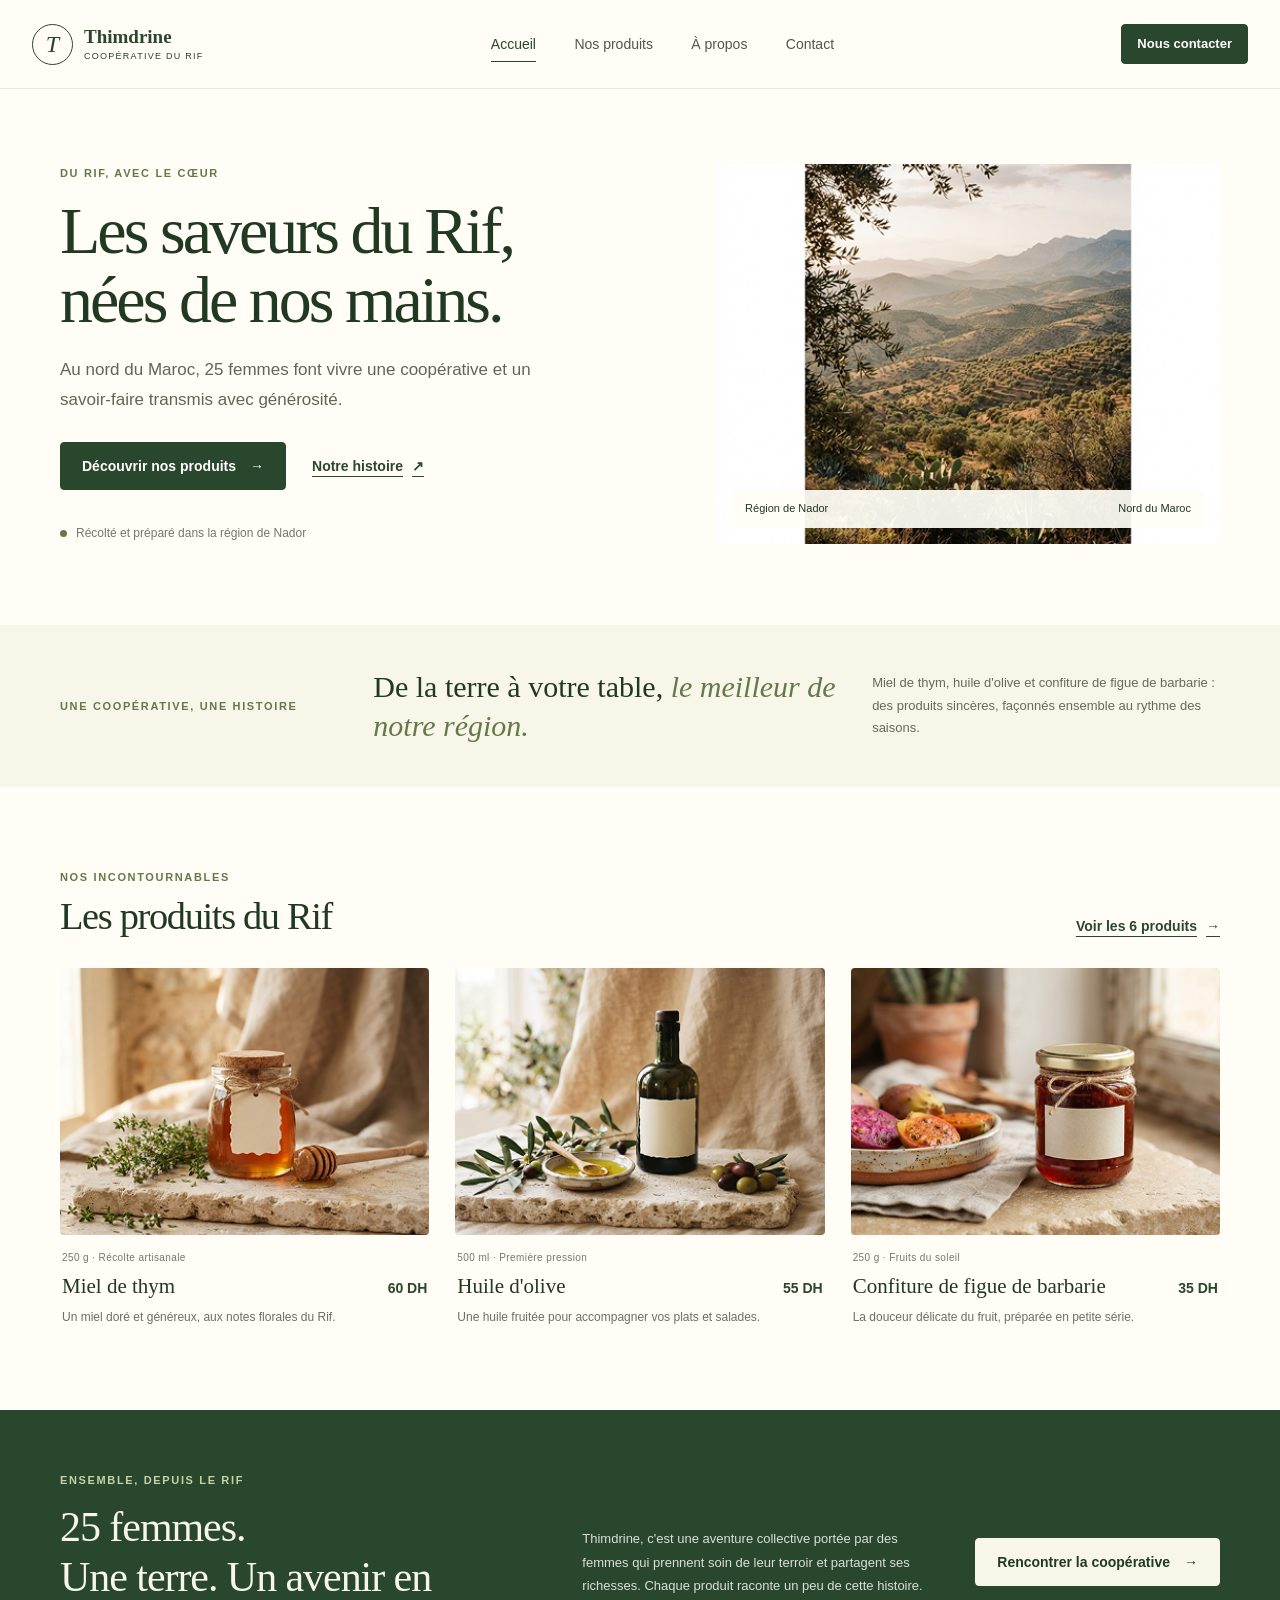
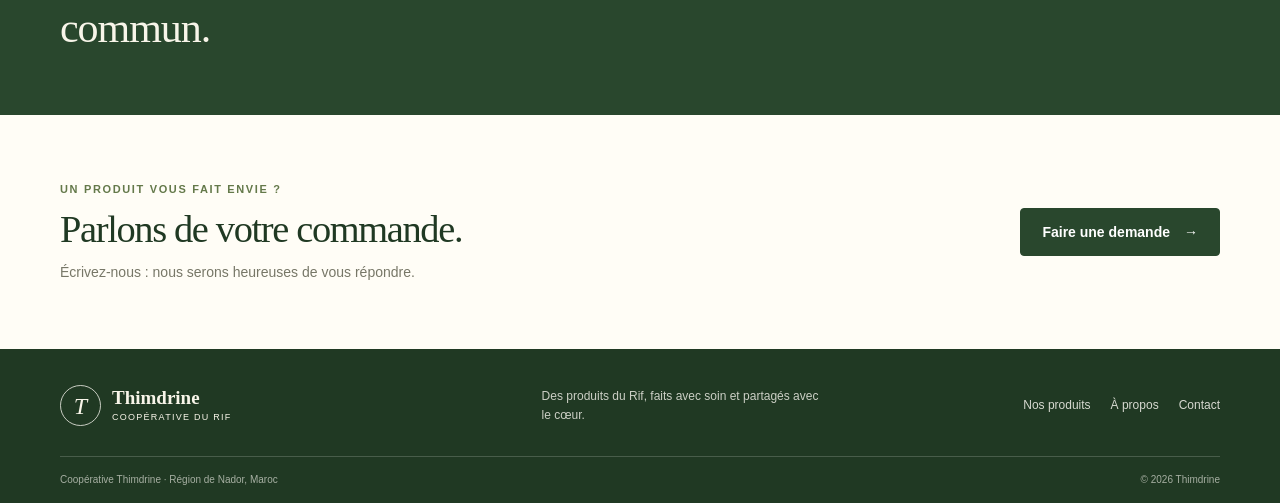
==== docs/index.html @ 4e573a86 "layout" ====
<!doctype html>
<html lang="fr">
<head>
  <meta charset="utf-8">
  <meta name="viewport" content="width=device-width, initial-scale=1">
  <meta name="description" content="Découvrez Thimdrine, une coopérative de 25 femmes du Rif qui prépare miel, huile d'olive et confitures avec soin.">
  <title>Thimdrine — Les saveurs du Rif</title>
  <link rel="stylesheet" href="../css/style.css">
</head>
<body>
  <header class="site-header">
    <div class="header-inner">
      <a class="brand" href="index.html" aria-label="Thimdrine, accueil">
        <span class="brand-mark" aria-hidden="true">T</span>
        <span class="brand-name">Thimdrine<small>Coopérative du Rif</small></span>
      </a>
      <nav class="site-nav" aria-label="Navigation principale">
        <a aria-current="page" href="index.html">Accueil</a>
        <a href="produits.html">Nos produits</a>
        <a href="apropos.html">À propos</a>
        <a href="contact.html">Contact</a>
      </nav>
      <a class="button button-small header-cta" href="contact.html">Nous contacter</a>
    </div>
  </header>

  <main>
    <section class="hero container">
      <div class="hero-copy">
        <p class="eyebrow">Du Rif, avec le cœur</p>
        <h1>Les saveurs du Rif,<br>nées de nos mains.</h1>
        <p class="lead">Au nord du Maroc, 25 femmes font vivre une coopérative et un savoir-faire transmis avec générosité.</p>
        <div class="button-row">
          <a class="button" href="produits.html">Découvrir nos produits <span aria-hidden="true">→</span></a>
          <a class="text-link" href="apropos.html">Notre histoire <span aria-hidden="true">↗</span></a>
        </div>
        <p class="hero-note"><span class="note-dot" aria-hidden="true"></span> Récolté et préparé dans la région de Nador</p>
      </div>
      <figure class="hero-image">
        <img src="../images/Paysage-méditerranéen.png" alt="Paysage de collines et d'oliveraies dans le Rif">
        <figcaption><span>Région de Nador</span><span>Nord du Maroc</span></figcaption>
      </figure>
    </section>

    <section class="intro-band">
      <div class="container intro-inner">
        <p class="eyebrow">Une coopérative, une histoire</p>
        <p class="intro-statement">De la terre à votre table, <em>le meilleur de notre région.</em></p>
        <p class="intro-copy">Miel de thym, huile d'olive et confiture de figue de barbarie : des produits sincères, façonnés ensemble au rythme des saisons.</p>
      </div>
    </section>

    <section class="section container">
      <div class="section-heading">
        <div><p class="eyebrow">Nos incontournables</p><h2>Les produits du Rif</h2></div>
        <a class="text-link" href="produits.html">Voir les 6 produits <span aria-hidden="true">→</span></a>
      </div>
      <div class="featured-grid">
        <article class="product-card">
          <a class="product-photo" href="produits.html" aria-label="Découvrir le miel de thym"><img src="../images/miel-250g.png" alt="Pot de miel de thym de 250 grammes"></a>
          <div class="product-info"><p class="product-kicker">250 g · Récolte artisanale</p><div class="product-title-row"><h3>Miel de thym</h3><span class="price">60 DH</span></div><p>Un miel doré et généreux, aux notes florales du Rif.</p></div>
        </article>
        <article class="product-card">
          <a class="product-photo" href="produits.html" aria-label="Découvrir l'huile d'olive"><img src="../images/huile-d'olive-500mL.png" alt="Bouteille d'huile d'olive de 500 millilitres"></a>
          <div class="product-info"><p class="product-kicker">500 ml · Première pression</p><div class="product-title-row"><h3>Huile d'olive</h3><span class="price">55 DH</span></div><p>Une huile fruitée pour accompagner vos plats et salades.</p></div>
        </article>
        <article class="product-card">
          <a class="product-photo" href="produits.html" aria-label="Découvrir la confiture de figue de barbarie"><img src="../images/confiture-250g.png" alt="Pot de confiture de figue de barbarie de 250 grammes"></a>
          <div class="product-info"><p class="product-kicker">250 g · Fruits du soleil</p><div class="product-title-row"><h3>Confiture de figue de barbarie</h3><span class="price">35 DH</span></div><p>La douceur délicate du fruit, préparée en petite série.</p></div>
        </article>
      </div>
    </section>

    <section class="story-band">
      <div class="container story-inner">
        <div><p class="eyebrow">Ensemble, depuis le Rif</p><h2>25 femmes.<br>Une terre. Un avenir en commun.</h2></div>
        <p>Thimdrine, c'est une aventure collective portée par des femmes qui prennent soin de leur terroir et partagent ses richesses. Chaque produit raconte un peu de cette histoire.</p>
        <a class="button button-light" href="apropos.html">Rencontrer la coopérative <span aria-hidden="true">→</span></a>
      </div>
    </section>

    <section class="contact-banner container">
      <div><p class="eyebrow">Un produit vous fait envie ?</p><h2>Parlons de votre commande.</h2><p>Écrivez-nous : nous serons heureuses de vous répondre.</p></div>
      <a class="button" href="contact.html">Faire une demande <span aria-hidden="true">→</span></a>
    </section>
  </main>

  <footer class="site-footer">
    <div class="container footer-main">
      <a class="brand brand-footer" href="index.html"><span class="brand-mark" aria-hidden="true">T</span><span class="brand-name">Thimdrine<small>Coopérative du Rif</small></span></a>
      <p>Des produits du Rif, faits avec soin et partagés avec le cœur.</p>
      <nav class="footer-nav" aria-label="Navigation de pied de page"><a href="produits.html">Nos produits</a><a href="apropos.html">À propos</a><a href="contact.html">Contact</a></nav>
    </div>
    <div class="container footer-bottom"><span>Coopérative Thimdrine · Région de Nador, Maroc</span><span>© 2026 Thimdrine</span></div>
  </footer>
</body>
</html>
---- css/style.css ----
:root {
  color-scheme: light;
  --color-ink: #252b20;
  --color-forest: #29472d;
  --color-forest-dark: #203923;
  --color-leaf: #64794a;
  --color-cream: #f8f5e9;
  --color-paper: #fffdf6;
  --color-sand: #eee8d6;
  --color-muted: #777767;
  --color-line: #ded8c7;
  --font-body: "Avenir Next", Avenir, "Segoe UI", sans-serif;
  --font-heading: Georgia, "Times New Roman", serif;
  --content-width: 1160px;
}

* { box-sizing: border-box; }
html { scroll-behavior: smooth; }
body {
  margin: 0;
  background: var(--color-paper);
  color: var(--color-ink);
  font-family: var(--font-body);
  font-size: 16px;
  line-height: 1.6;
}
img { display: block; max-width: 100%; }
a { color: inherit; }
a:focus-visible, button:focus-visible, input:focus-visible, select:focus-visible, textarea:focus-visible {
  outline: 3px solid #a8793a;
  outline-offset: 3px;
}
.container { width: min(var(--content-width), calc(100% - 64px)); margin-inline: auto; }
.site-header { position: relative; z-index: 1; background: var(--color-paper); border-bottom: 1px solid rgba(41, 71, 45, .1); }
.header-inner {
  width: min(1280px, calc(100% - 64px));
  min-height: 88px;
  margin-inline: auto;
  display: flex;
  align-items: center;
  justify-content: space-between;
  gap: 32px;
}
.brand { display: inline-flex; align-items: center; gap: 11px; color: var(--color-forest); text-decoration: none; flex-shrink: 0; }
.brand-mark {
  width: 41px;
  height: 41px;
  display: grid;
  place-items: center;
  border: 1px solid var(--color-forest);
  border-radius: 50%;
  font-family: var(--font-heading);
  font-size: 24px;
  font-style: italic;
}
.brand-name { font-family: var(--font-heading); font-size: 19px; font-weight: 700; line-height: 1.1; }
.brand-name small { display: block; margin-top: 4px; font-family: var(--font-body); font-size: 9px; font-weight: 500; letter-spacing: .14em; text-transform: uppercase; }
.site-nav, .footer-nav { display: flex; align-items: center; gap: clamp(18px, 3vw, 42px); }
.site-nav a { position: relative; padding-block: 8px; color: #54564a; font-size: 14px; text-decoration: none; }
.site-nav a:hover, .site-nav a[aria-current="page"] { color: var(--color-forest); }
.site-nav a[aria-current="page"]::after { position: absolute; right: 0; bottom: 1px; left: 0; height: 1px; background: var(--color-forest); content: ""; }
.button {
  min-height: 48px;
  display: inline-flex;
  align-items: center;
  justify-content: center;
  gap: 14px;
  padding: 12px 21px;
  border: 1px solid var(--color-forest);
  border-radius: 4px;
  background: var(--color-forest);
  color: white;
  font: inherit;
  font-size: 14px;
  font-weight: 600;
  line-height: 1.3;
  text-decoration: none;
  transition: background-color 150ms ease, color 150ms ease;
  cursor: pointer;
}
.button:hover { background: var(--color-forest-dark); }
.button-small { min-height: 40px; padding: 9px 15px; font-size: 13px; }
.button-light { border-color: var(--color-cream); background: var(--color-cream); color: var(--color-forest-dark); }
.button-light:hover { background: white; }
.hero {
  min-height: 535px;
  display: grid;
  grid-template-columns: 1fr .91fr;
  align-items: center;
  gap: clamp(42px, 8vw, 106px);
  padding-block: 66px 72px;
}
.hero-copy { padding-block: 10px; }
.eyebrow { margin: 0 0 14px; color: var(--color-leaf); font-size: 11px; font-weight: 700; letter-spacing: .15em; line-height: 1.5; text-transform: uppercase; }
h1, h2, h3, p, figure { margin-top: 0; }
h1, h2, h3 { color: var(--color-forest-dark); font-family: var(--font-heading); font-weight: 500; }
h1 { margin-bottom: 20px; font-size: clamp(42px, 5.2vw, 66px); letter-spacing: -.045em; line-height: 1.06; }
.lead { max-width: 490px; margin-bottom: 27px; color: #646456; font-size: 17px; line-height: 1.75; }
.button-row { display: flex; align-items: center; flex-wrap: wrap; gap: 26px; }
.text-link { display: inline-flex; align-items: center; gap: 9px; color: var(--color-forest); font-size: 14px; font-weight: 600; text-decoration-thickness: 1px; text-underline-offset: 5px; }
.text-link:hover { color: var(--color-leaf); }
.hero-note { display: flex; align-items: center; gap: 9px; margin: 34px 0 0; color: var(--color-muted); font-size: 12px; }
.note-dot { width: 7px; height: 7px; border-radius: 50%; background: var(--color-leaf); }
.hero-image { position: relative; margin: 0; }
.hero-image img { width: 100%; height: 380px; border-radius: 4px; object-fit: cover; object-position: center 53%; }
.hero-image figcaption {
  position: absolute;
  right: 16px;
  bottom: 16px;
  left: 16px;
  display: flex;
  justify-content: space-between;
  gap: 12px;
  padding: 10px 13px;
  border-radius: 2px;
  background: rgba(255, 253, 246, .93);
  color: var(--color-forest-dark);
  font-size: 11px;
}
.intro-band { padding-block: 42px; background: var(--color-cream); }
.intro-inner { display: grid; grid-template-columns: .72fr 1.2fr .9fr; align-items: center; gap: 35px; }
.intro-inner .eyebrow { margin: 0; }
.intro-statement { margin: 0; color: var(--color-forest-dark); font-family: var(--font-heading); font-size: clamp(22px, 2.5vw, 30px); line-height: 1.3; }
.intro-statement em { color: var(--color-leaf); }
.intro-copy { margin: 0; color: #69695b; font-size: 13px; line-height: 1.75; }
.section { padding-block: 82px; }
.section-heading { display: flex; align-items: end; justify-content: space-between; gap: 30px; margin-bottom: 30px; }
.section-heading .eyebrow { margin-bottom: 8px; }
.section-heading h2, .contact-banner h2 { margin-bottom: 0; font-size: clamp(30px, 3vw, 39px); letter-spacing: -.035em; line-height: 1.15; }
.featured-grid, .products-grid { display: flex; flex-wrap: wrap; gap: 26px; }
.product-card { min-width: 0; flex: 1 1 calc((100% - 52px) / 3); }
.product-photo { display: block; overflow: hidden; border-radius: 4px; background: var(--color-cream); }
.product-photo img { width: 100%; aspect-ratio: 1.38 / 1; object-fit: cover; transition: transform 250ms ease; }
a.product-photo:hover img { transform: scale(1.035); }
.product-info { padding: 15px 2px 0; }
.product-kicker { margin-bottom: 7px; color: var(--color-muted); font-size: 10px; letter-spacing: .04em; }
.product-title-row { display: flex; align-items: baseline; justify-content: space-between; gap: 12px; }
.product-title-row h2, .product-title-row h3 { margin: 0; font-size: 21px; line-height: 1.25; }
.price { flex-shrink: 0; color: var(--color-forest); font-size: 14px; font-weight: 700; }
.product-info > p:last-child { max-width: 360px; margin: 8px 0 0; color: #6f6e60; font-size: 12px; line-height: 1.65; }
.story-band { padding-block: 62px; background: var(--color-forest); color: rgba(255, 253, 246, .84); }
.story-inner { display: grid; grid-template-columns: 1.1fr .8fr auto; align-items: center; gap: 48px; }
.story-band .eyebrow { color: #c8d1a8; }
.story-band h2 { margin: 0; color: var(--color-cream); font-size: clamp(28px, 3.4vw, 42px); letter-spacing: -.025em; line-height: 1.2; }
.story-inner > p { margin: 0; font-size: 13px; line-height: 1.8; }
.contact-banner { display: flex; align-items: center; justify-content: space-between; gap: 32px; padding-block: 66px; }
.contact-banner .eyebrow { margin-bottom: 9px; }
.contact-banner h2 { margin-bottom: 10px; }
.contact-banner p:last-child { margin: 0; color: var(--color-muted); font-size: 14px; }
.site-footer { padding-top: 36px; background: var(--color-forest-dark); color: rgba(255, 253, 246, .77); }
.footer-main { display: grid; grid-template-columns: 1fr 1fr auto; align-items: center; gap: 28px; padding-bottom: 30px; }
.brand-footer { color: var(--color-cream); }
.brand-footer .brand-mark { border-color: rgba(255, 253, 246, .75); }
.footer-main > p { max-width: 280px; margin: 0; font-size: 12px; }
.footer-nav { flex-wrap: wrap; gap: 20px; }
.footer-nav a { color: rgba(255, 253, 246, .82); font-size: 12px; text-decoration: none; }
.footer-nav a:hover { color: white; text-decoration: underline; text-underline-offset: 4px; }
.footer-bottom { display: flex; justify-content: space-between; gap: 20px; padding-block: 15px; border-top: 1px solid rgba(255, 253, 246, .18); color: rgba(255, 253, 246, .6); font-size: 10px; }
.page-heading { padding-block: 76px 45px; text-align: center; }
.page-heading .eyebrow { margin-bottom: 10px; }
.page-heading h1 { margin-bottom: 14px; font-size: clamp(40px, 5vw, 58px); }
.page-heading .lead { margin: 0 auto; font-size: 15px; }
.products-section { padding-top: 25px; }
.products-grid { row-gap: 46px; }
.products-grid .product-card { flex: 1 1 calc((100% - 52px) / 3); }
.products-grid .product-photo img { aspect-ratio: 1.35 / 1; }
.products-grid .product-title-row h2 { font-size: 19px; }
.products-note { margin: 35px 0 0; padding: 14px 17px; background: var(--color-cream); color: #666657; font-size: 12px; }
.about-hero { display: grid; grid-template-columns: 1fr .9fr; align-items: center; gap: clamp(45px, 9vw, 120px); padding-block: 76px; }
.about-copy h1 { font-size: clamp(42px, 5vw, 61px); }
.about-copy .lead { margin-bottom: 25px; font-size: 15px; }
.about-photo { margin: 0; }
.about-photo img { width: 100%; height: 410px; border-radius: 4px; object-fit: cover; }
.about-photo figcaption { padding-top: 10px; color: var(--color-muted); font-size: 11px; }
.stats-band { padding-block: 30px; background: var(--color-cream); }
.stats-grid { display: grid; grid-template-columns: repeat(3, 1fr); text-align: center; }
.stats-grid > div { display: flex; flex-direction: column; gap: 4px; padding-block: 8px; }
.stats-grid > div + div { border-left: 1px solid var(--color-line); }
.stats-grid strong { color: var(--color-forest); font-family: var(--font-heading); font-size: 39px; font-weight: 500; line-height: 1; }
.stats-grid span { color: var(--color-muted); font-size: 11px; }
.values-section { padding-block: 72px 84px; }
.values-grid { display: grid; grid-template-columns: repeat(3, 1fr); gap: 35px; }
.value-card { padding-top: 18px; border-top: 1px solid var(--color-line); }
.value-number { color: var(--color-leaf); font-family: var(--font-heading); font-size: 14px; }
.value-card h3 { margin: 13px 0 7px; font-size: 22px; }
.value-card p { margin: 0; color: var(--color-muted); font-size: 13px; line-height: 1.75; }
.story-about { padding-block: 52px; }
.contact-layout { display: grid; grid-template-columns: minmax(0, 1.4fr) minmax(260px, .7fr); align-items: start; gap: clamp(40px, 8vw, 96px); padding-bottom: 88px; }
.order-form { padding: clamp(22px, 4vw, 40px); border: 1px solid var(--color-line); border-radius: 4px; background: white; }
.form-intro { margin-bottom: 24px; color: var(--color-forest-dark); font-family: var(--font-heading); font-size: 21px; }
.form-grid { display: grid; grid-template-columns: repeat(2, minmax(0, 1fr)); gap: 19px 18px; }
.form-field { min-width: 0; }
.form-field-wide { grid-column: 1 / -1; }
.form-field label { display: block; margin-bottom: 7px; color: #484b40; font-size: 12px; font-weight: 600; }
.form-field label span, .consent-field span span { color: #8b4838; }
.form-field input, .form-field select, .form-field textarea { width: 100%; min-height: 46px; padding: 11px 12px; border: 1px solid #d8d5ca; border-radius: 2px; background: var(--color-paper); color: var(--color-ink); font: inherit; font-size: 13px; }
.form-field textarea { min-height: 120px; resize: vertical; }
.form-field input::placeholder, .form-field textarea::placeholder { color: #99988c; }
.consent-field { display: flex; align-items: flex-start; gap: 10px; margin-top: 20px; color: #626256; font-size: 11px; line-height: 1.6; cursor: pointer; }
.consent-field input { width: 16px; height: 16px; flex: 0 0 16px; margin: 1px 0 0; accent-color: var(--color-forest); }
.required-note { margin: 12px 0 18px; color: var(--color-muted); font-size: 10px; }
.form-submit { border: 0; }
.contact-aside { padding-top: 10px; }
.contact-aside h2 { margin-bottom: 13px; font-size: 30px; line-height: 1.2; }
.contact-aside > p:not(.eyebrow):not(.image-caption) { color: var(--color-muted); font-size: 13px; line-height: 1.8; }
.contact-aside a { color: var(--color-forest); text-underline-offset: 3px; }
.aside-rule { height: 1px; margin-block: 24px; background: var(--color-line); }
.contact-aside h3 { margin-bottom: 8px; font-size: 18px; }
.contact-aside img { width: 100%; height: 160px; margin-top: 24px; border-radius: 4px; object-fit: cover; object-position: center 62%; }
.image-caption { margin: 7px 0 0; color: var(--color-muted); font-size: 10px; }

@media (max-width: 900px) {
  .header-inner { gap: 20px; }
  .header-cta { display: none; }
  .site-nav { gap: clamp(14px, 3vw, 28px); }
  .hero { min-height: 0; gap: 42px; }
  .hero-image img { height: 330px; }
  .intro-inner { grid-template-columns: .7fr 1.3fr; gap: 20px 30px; }
  .intro-copy { grid-column: 2; }
  .story-inner { grid-template-columns: 1fr 1fr; gap: 25px 36px; }
  .story-inner .button { justify-self: start; }
  .footer-main { grid-template-columns: 1fr auto; }
  .footer-main > p { display: none; }
  .about-hero { gap: 45px; }
  .contact-layout { grid-template-columns: minmax(0, 1.2fr) minmax(220px, .8fr); gap: 38px; }
}

@media (max-width: 640px) {
  body { font-size: 15px; }
  .container, .header-inner { width: min(100% - 40px, var(--content-width)); }
  .header-inner { min-height: 0; flex-wrap: wrap; justify-content: center; gap: 14px 20px; padding-block: 15px 11px; }
  .brand { margin-right: auto; }
  .site-nav { width: 100%; justify-content: space-between; gap: 8px; }
  .site-nav a { font-size: 12px; }
  .hero { grid-template-columns: 1fr; gap: 30px; padding-block: 52px 44px; }
  h1 { font-size: clamp(41px, 12vw, 55px); }
  .hero .lead { font-size: 15px; }
  .hero-image img { height: min(96vw, 390px); }
  .intro-band { padding-block: 32px; }
  .intro-inner { grid-template-columns: 1fr; gap: 10px; }
  .intro-copy { grid-column: auto; margin-top: 4px; }
  .section { padding-block: 56px; }
  .section-heading { align-items: flex-start; flex-direction: column; gap: 12px; margin-bottom: 22px; }
  .featured-grid, .products-grid { gap: 26px; }
  .featured-grid .product-card, .products-grid .product-card { flex-basis: calc((100% - 26px) / 2); }
  .featured-grid .product-card:last-child { flex-basis: 100%; }
  .product-title-row { align-items: flex-start; flex-wrap: wrap; gap: 3px 8px; }
  .product-title-row h2, .product-title-row h3, .products-grid .product-title-row h2 { font-size: 17px; }
  .product-info > p:last-child { font-size: 11px; }
  .product-photo img, .products-grid .product-photo img { aspect-ratio: 1 / .92; }
  .story-band { padding-block: 42px; }
  .story-inner { grid-template-columns: 1fr; gap: 17px; }
  .story-band h2 { font-size: 34px; }
  .contact-banner { align-items: flex-start; flex-direction: column; padding-block: 48px; }
  .footer-main { grid-template-columns: 1fr; gap: 20px; padding-bottom: 22px; }
  .footer-nav { gap: 18px; }
  .footer-bottom { flex-direction: column; gap: 3px; }
  .page-heading { padding-block: 52px 30px; }
  .page-heading h1 { font-size: 42px; }
  .products-section { padding-top: 18px; }
  .products-grid { row-gap: 32px; }
  .products-note { margin-top: 25px; }
  .about-hero { grid-template-columns: 1fr; gap: 29px; padding-block: 52px 44px; }
  .about-copy h1 { font-size: 44px; }
  .about-photo img { height: min(95vw, 390px); }
  .stats-grid strong { font-size: 32px; }
  .stats-grid span { font-size: 10px; }
  .values-section { padding-block: 54px; }
  .values-grid { grid-template-columns: 1fr; gap: 24px; }
  .story-about { padding-block: 42px; }
  .contact-layout { grid-template-columns: 1fr; gap: 35px; padding-bottom: 56px; }
  .order-form { padding: 22px 18px; }
  .form-grid { grid-template-columns: 1fr; gap: 16px; }
  .form-field-wide { grid-column: auto; }
}

@media (max-width: 380px) {
  .container, .header-inner { width: calc(100% - 32px); }
  .brand-name { font-size: 17px; }
  .site-nav { gap: 5px; }
  .site-nav a { font-size: 11px; }
  .featured-grid .product-card, .products-grid .product-card { flex-basis: 100%; }
  .product-photo img, .products-grid .product-photo img { aspect-ratio: 1.35 / 1; }
}
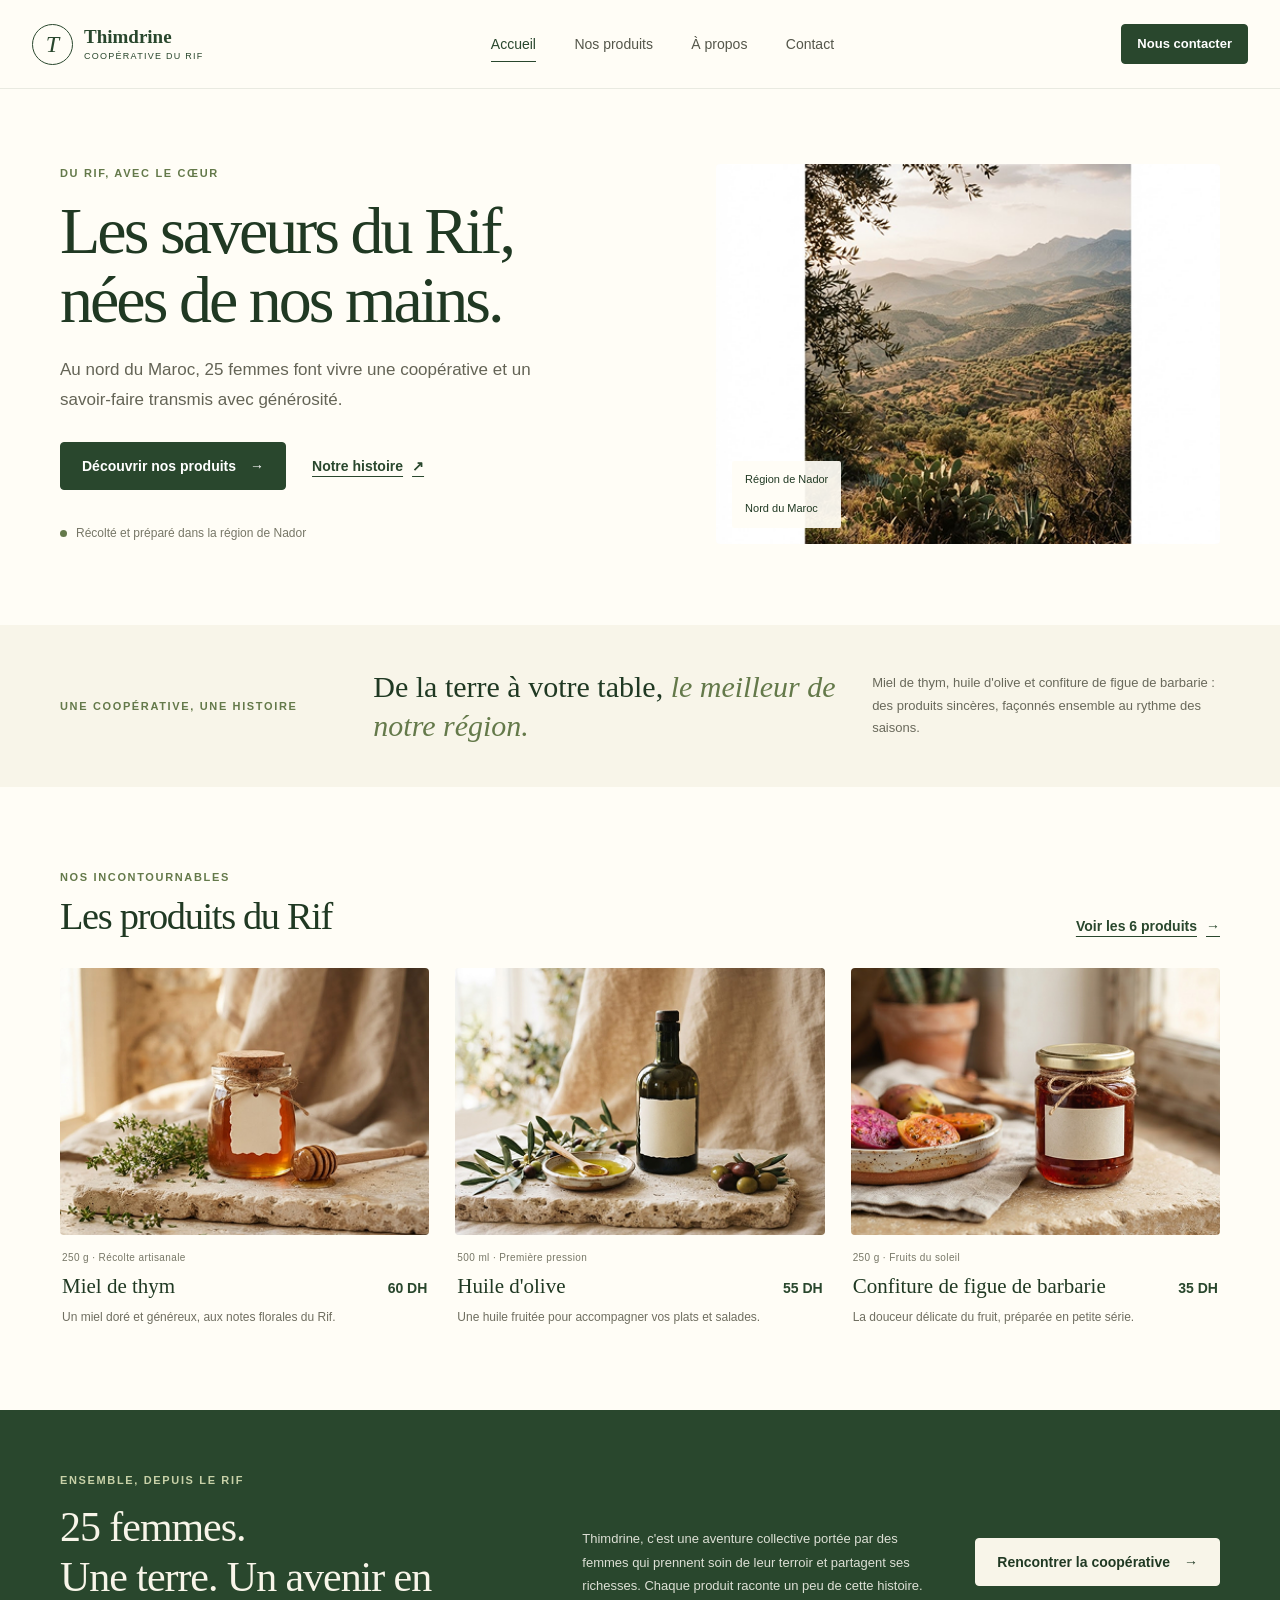
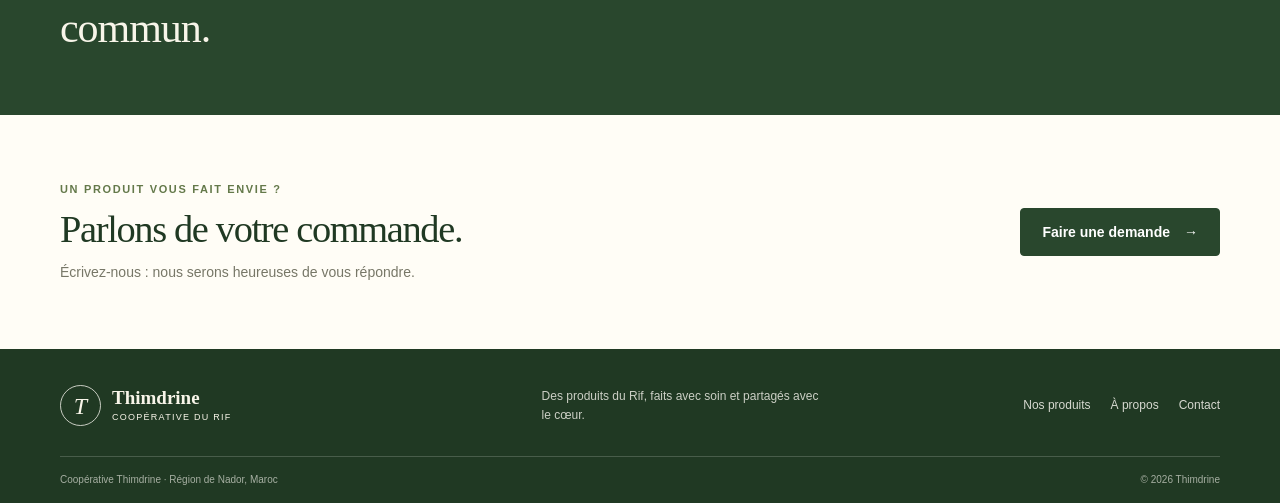
==== commit 96f2d2bd: "fixing label in index.html" ====
--- a/docs/index.html
+++ b/docs/index.html
@@ -1,97 +1,199 @@
 <!doctype html>
 <html lang="fr">
-<head>
-  <meta charset="utf-8">
-  <meta name="viewport" content="width=device-width, initial-scale=1">
-  <meta name="description" content="Découvrez Thimdrine, une coopérative de 25 femmes du Rif qui prépare miel, huile d'olive et confitures avec soin.">
-  <title>Thimdrine — Les saveurs du Rif</title>
-  <link rel="stylesheet" href="../css/style.css">
-</head>
-<body>
-  <header class="site-header">
-    <div class="header-inner">
-      <a class="brand" href="index.html" aria-label="Thimdrine, accueil">
-        <span class="brand-mark" aria-hidden="true">T</span>
-        <span class="brand-name">Thimdrine<small>Coopérative du Rif</small></span>
-      </a>
-      <nav class="site-nav" aria-label="Navigation principale">
-        <a aria-current="page" href="index.html">Accueil</a>
-        <a href="produits.html">Nos produits</a>
-        <a href="apropos.html">À propos</a>
-        <a href="contact.html">Contact</a>
-      </nav>
-      <a class="button button-small header-cta" href="contact.html">Nous contacter</a>
-    </div>
-  </header>
+  <head>
+    <meta charset="utf-8" />
+    <meta name="viewport" content="width=device-width, initial-scale=1" />
+    <meta
+      name="description"
+      content="Découvrez Thimdrine, une coopérative de 25 femmes du Rif qui prépare miel, huile d'olive et confitures avec soin."
+    />
+    <title>Thimdrine — Les saveurs du Rif</title>
+    <link rel="stylesheet" href="../css/style.css" />
+  </head>
+  <body>
+    <header class="site-header">
+      <div class="header-inner">
+        <a class="brand" href="index.html" aria-label="Thimdrine, accueil">
+          <span class="brand-mark" aria-hidden="true">T</span>
+          <span class="brand-name"
+            >Thimdrine<small>Coopérative du Rif</small></span
+          >
+        </a>
+        <nav class="site-nav" aria-label="Navigation principale">
+          <a aria-current="page" href="index.html">Accueil</a>
+          <a href="produits.html">Nos produits</a>
+          <a href="apropos.html">À propos</a>
+          <a href="contact.html">Contact</a>
+        </nav>
+        <a class="button button-small header-cta" href="contact.html"
+          >Nous contacter</a
+        >
+      </div>
+    </header>
 
-  <main>
-    <section class="hero container">
-      <div class="hero-copy">
-        <p class="eyebrow">Du Rif, avec le cœur</p>
-        <h1>Les saveurs du Rif,<br>nées de nos mains.</h1>
-        <p class="lead">Au nord du Maroc, 25 femmes font vivre une coopérative et un savoir-faire transmis avec générosité.</p>
-        <div class="button-row">
-          <a class="button" href="produits.html">Découvrir nos produits <span aria-hidden="true">→</span></a>
-          <a class="text-link" href="apropos.html">Notre histoire <span aria-hidden="true">↗</span></a>
+    <main>
+      <section class="hero container">
+        <div class="hero-copy">
+          <p class="eyebrow">Du Rif, avec le cœur</p>
+          <h1>Les saveurs du Rif,<br />nées de nos mains.</h1>
+          <p class="lead">
+            Au nord du Maroc, 25 femmes font vivre une coopérative et un
+            savoir-faire transmis avec générosité.
+          </p>
+          <div class="button-row">
+            <a class="button" href="produits.html"
+              >Découvrir nos produits <span aria-hidden="true">→</span></a
+            >
+            <a class="text-link" href="apropos.html"
+              >Notre histoire <span aria-hidden="true">↗</span></a
+            >
+          </div>
+          <p class="hero-note">
+            <span class="note-dot" aria-hidden="true"></span> Récolté et préparé
+            dans la région de Nador
+          </p>
         </div>
-        <p class="hero-note"><span class="note-dot" aria-hidden="true"></span> Récolté et préparé dans la région de Nador</p>
+        <figure class="hero-image">
+          <img
+            src="../images/Paysage-méditerranéen.png"
+            alt="Paysage de collines et d'oliveraies dans le Rif"
+            id="anchor"
+          />
+          <figcaption id="label">
+            <label>Région de Nador</label>
+            <label>Nord du Maroc</label>
+          </figcaption>
+        </figure>
+      </section>
+
+      <section class="intro-band">
+        <div class="container intro-inner">
+          <p class="eyebrow">Une coopérative, une histoire</p>
+          <p class="intro-statement">
+            De la terre à votre table, <em>le meilleur de notre région.</em>
+          </p>
+          <p class="intro-copy">
+            Miel de thym, huile d'olive et confiture de figue de barbarie : des
+            produits sincères, façonnés ensemble au rythme des saisons.
+          </p>
+        </div>
+      </section>
+
+      <section class="section container">
+        <div class="section-heading">
+          <div>
+            <p class="eyebrow">Nos incontournables</p>
+            <h2>Les produits du Rif</h2>
+          </div>
+          <a class="text-link" href="produits.html"
+            >Voir les 6 produits <span aria-hidden="true">→</span></a
+          >
+        </div>
+        <div class="featured-grid">
+          <article class="product-card">
+            <a
+              class="product-photo"
+              href="produits.html"
+              aria-label="Découvrir le miel de thym"
+              ><img
+                src="../images/miel-250g.png"
+                alt="Pot de miel de thym de 250 grammes"
+            /></a>
+            <div class="product-info">
+              <p class="product-kicker">250 g · Récolte artisanale</p>
+              <div class="product-title-row">
+                <h3>Miel de thym</h3>
+                <span class="price">60 DH</span>
+              </div>
+              <p>Un miel doré et généreux, aux notes florales du Rif.</p>
+            </div>
+          </article>
+          <article class="product-card">
+            <a
+              class="product-photo"
+              href="produits.html"
+              aria-label="Découvrir l'huile d'olive"
+              ><img
+                src="../images/huile-d'olive-500mL.png"
+                alt="Bouteille d'huile d'olive de 500 millilitres"
+            /></a>
+            <div class="product-info">
+              <p class="product-kicker">500 ml · Première pression</p>
+              <div class="product-title-row">
+                <h3>Huile d'olive</h3>
+                <span class="price">55 DH</span>
+              </div>
+              <p>Une huile fruitée pour accompagner vos plats et salades.</p>
+            </div>
+          </article>
+          <article class="product-card">
+            <a
+              class="product-photo"
+              href="produits.html"
+              aria-label="Découvrir la confiture de figue de barbarie"
+              ><img
+                src="../images/confiture-250g.png"
+                alt="Pot de confiture de figue de barbarie de 250 grammes"
+            /></a>
+            <div class="product-info">
+              <p class="product-kicker">250 g · Fruits du soleil</p>
+              <div class="product-title-row">
+                <h3>Confiture de figue de barbarie</h3>
+                <span class="price">35 DH</span>
+              </div>
+              <p>La douceur délicate du fruit, préparée en petite série.</p>
+            </div>
+          </article>
+        </div>
+      </section>
+
+      <section class="story-band">
+        <div class="container story-inner">
+          <div>
+            <p class="eyebrow">Ensemble, depuis le Rif</p>
+            <h2>25 femmes.<br />Une terre. Un avenir en commun.</h2>
+          </div>
+          <p>
+            Thimdrine, c'est une aventure collective portée par des femmes qui
+            prennent soin de leur terroir et partagent ses richesses. Chaque
+            produit raconte un peu de cette histoire.
+          </p>
+          <a class="button button-light" href="apropos.html"
+            >Rencontrer la coopérative <span aria-hidden="true">→</span></a
+          >
+        </div>
+      </section>
+
+      <section class="contact-banner container">
+        <div>
+          <p class="eyebrow">Un produit vous fait envie ?</p>
+          <h2>Parlons de votre commande.</h2>
+          <p>Écrivez-nous : nous serons heureuses de vous répondre.</p>
+        </div>
+        <a class="button" href="contact.html"
+          >Faire une demande <span aria-hidden="true">→</span></a
+        >
+      </section>
+    </main>
+
+    <footer class="site-footer">
+      <div class="container footer-main">
+        <a class="brand brand-footer" href="index.html"
+          ><span class="brand-mark" aria-hidden="true">T</span
+          ><span class="brand-name"
+            >Thimdrine<small>Coopérative du Rif</small></span
+          ></a
+        >
+        <p>Des produits du Rif, faits avec soin et partagés avec le cœur.</p>
+        <nav class="footer-nav" aria-label="Navigation de pied de page">
+          <a href="produits.html">Nos produits</a
+          ><a href="apropos.html">À propos</a><a href="contact.html">Contact</a>
+        </nav>
       </div>
-      <figure class="hero-image">
-        <img src="../images/Paysage-méditerranéen.png" alt="Paysage de collines et d'oliveraies dans le Rif">
-        <figcaption><span>Région de Nador</span><span>Nord du Maroc</span></figcaption>
-      </figure>
-    </section>
-
-    <section class="intro-band">
-      <div class="container intro-inner">
-        <p class="eyebrow">Une coopérative, une histoire</p>
-        <p class="intro-statement">De la terre à votre table, <em>le meilleur de notre région.</em></p>
-        <p class="intro-copy">Miel de thym, huile d'olive et confiture de figue de barbarie : des produits sincères, façonnés ensemble au rythme des saisons.</p>
+      <div class="container footer-bottom">
+        <span>Coopérative Thimdrine · Région de Nador, Maroc</span
+        ><span>© 2026 Thimdrine</span>
       </div>
-    </section>
-
-    <section class="section container">
-      <div class="section-heading">
-        <div><p class="eyebrow">Nos incontournables</p><h2>Les produits du Rif</h2></div>
-        <a class="text-link" href="produits.html">Voir les 6 produits <span aria-hidden="true">→</span></a>
-      </div>
-      <div class="featured-grid">
-        <article class="product-card">
-          <a class="product-photo" href="produits.html" aria-label="Découvrir le miel de thym"><img src="../images/miel-250g.png" alt="Pot de miel de thym de 250 grammes"></a>
-          <div class="product-info"><p class="product-kicker">250 g · Récolte artisanale</p><div class="product-title-row"><h3>Miel de thym</h3><span class="price">60 DH</span></div><p>Un miel doré et généreux, aux notes florales du Rif.</p></div>
-        </article>
-        <article class="product-card">
-          <a class="product-photo" href="produits.html" aria-label="Découvrir l'huile d'olive"><img src="../images/huile-d'olive-500mL.png" alt="Bouteille d'huile d'olive de 500 millilitres"></a>
-          <div class="product-info"><p class="product-kicker">500 ml · Première pression</p><div class="product-title-row"><h3>Huile d'olive</h3><span class="price">55 DH</span></div><p>Une huile fruitée pour accompagner vos plats et salades.</p></div>
-        </article>
-        <article class="product-card">
-          <a class="product-photo" href="produits.html" aria-label="Découvrir la confiture de figue de barbarie"><img src="../images/confiture-250g.png" alt="Pot de confiture de figue de barbarie de 250 grammes"></a>
-          <div class="product-info"><p class="product-kicker">250 g · Fruits du soleil</p><div class="product-title-row"><h3>Confiture de figue de barbarie</h3><span class="price">35 DH</span></div><p>La douceur délicate du fruit, préparée en petite série.</p></div>
-        </article>
-      </div>
-    </section>
-
-    <section class="story-band">
-      <div class="container story-inner">
-        <div><p class="eyebrow">Ensemble, depuis le Rif</p><h2>25 femmes.<br>Une terre. Un avenir en commun.</h2></div>
-        <p>Thimdrine, c'est une aventure collective portée par des femmes qui prennent soin de leur terroir et partagent ses richesses. Chaque produit raconte un peu de cette histoire.</p>
-        <a class="button button-light" href="apropos.html">Rencontrer la coopérative <span aria-hidden="true">→</span></a>
-      </div>
-    </section>
-
-    <section class="contact-banner container">
-      <div><p class="eyebrow">Un produit vous fait envie ?</p><h2>Parlons de votre commande.</h2><p>Écrivez-nous : nous serons heureuses de vous répondre.</p></div>
-      <a class="button" href="contact.html">Faire une demande <span aria-hidden="true">→</span></a>
-    </section>
-  </main>
-
-  <footer class="site-footer">
-    <div class="container footer-main">
-      <a class="brand brand-footer" href="index.html"><span class="brand-mark" aria-hidden="true">T</span><span class="brand-name">Thimdrine<small>Coopérative du Rif</small></span></a>
-      <p>Des produits du Rif, faits avec soin et partagés avec le cœur.</p>
-      <nav class="footer-nav" aria-label="Navigation de pied de page"><a href="produits.html">Nos produits</a><a href="apropos.html">À propos</a><a href="contact.html">Contact</a></nav>
-    </div>
-    <div class="container footer-bottom"><span>Coopérative Thimdrine · Région de Nador, Maroc</span><span>© 2026 Thimdrine</span></div>
-  </footer>
-</body>
-</html>+    </footer>
+  </body>
+</html>
--- a/css/style.css
+++ b/css/style.css
@@ -14,8 +14,12 @@
   --content-width: 1160px;
 }
 
-* { box-sizing: border-box; }
-html { scroll-behavior: smooth; }
+* {
+  box-sizing: border-box;
+}
+html {
+  scroll-behavior: smooth;
+}
 body {
   margin: 0;
   background: var(--color-paper);
@@ -24,14 +28,31 @@
   font-size: 16px;
   line-height: 1.6;
 }
-img { display: block; max-width: 100%; }
-a { color: inherit; }
-a:focus-visible, button:focus-visible, input:focus-visible, select:focus-visible, textarea:focus-visible {
+img {
+  display: block;
+  max-width: 100%;
+}
+a {
+  color: inherit;
+}
+a:focus-visible,
+button:focus-visible,
+input:focus-visible,
+select:focus-visible,
+textarea:focus-visible {
   outline: 3px solid #a8793a;
   outline-offset: 3px;
 }
-.container { width: min(var(--content-width), calc(100% - 64px)); margin-inline: auto; }
-.site-header { position: relative; z-index: 1; background: var(--color-paper); border-bottom: 1px solid rgba(41, 71, 45, .1); }
+.container {
+  width: min(var(--content-width), calc(100% - 64px));
+  margin-inline: auto;
+}
+.site-header {
+  position: relative;
+  z-index: 1;
+  background: var(--color-paper);
+  border-bottom: 1px solid rgba(41, 71, 45, 0.1);
+}
 .header-inner {
   width: min(1280px, calc(100% - 64px));
   min-height: 88px;
@@ -41,7 +62,14 @@
   justify-content: space-between;
   gap: 32px;
 }
-.brand { display: inline-flex; align-items: center; gap: 11px; color: var(--color-forest); text-decoration: none; flex-shrink: 0; }
+.brand {
+  display: inline-flex;
+  align-items: center;
+  gap: 11px;
+  color: var(--color-forest);
+  text-decoration: none;
+  flex-shrink: 0;
+}
 .brand-mark {
   width: 41px;
   height: 41px;
@@ -53,12 +81,47 @@
   font-size: 24px;
   font-style: italic;
 }
-.brand-name { font-family: var(--font-heading); font-size: 19px; font-weight: 700; line-height: 1.1; }
-.brand-name small { display: block; margin-top: 4px; font-family: var(--font-body); font-size: 9px; font-weight: 500; letter-spacing: .14em; text-transform: uppercase; }
-.site-nav, .footer-nav { display: flex; align-items: center; gap: clamp(18px, 3vw, 42px); }
-.site-nav a { position: relative; padding-block: 8px; color: #54564a; font-size: 14px; text-decoration: none; }
-.site-nav a:hover, .site-nav a[aria-current="page"] { color: var(--color-forest); }
-.site-nav a[aria-current="page"]::after { position: absolute; right: 0; bottom: 1px; left: 0; height: 1px; background: var(--color-forest); content: ""; }
+.brand-name {
+  font-family: var(--font-heading);
+  font-size: 19px;
+  font-weight: 700;
+  line-height: 1.1;
+}
+.brand-name small {
+  display: block;
+  margin-top: 4px;
+  font-family: var(--font-body);
+  font-size: 9px;
+  font-weight: 500;
+  letter-spacing: 0.14em;
+  text-transform: uppercase;
+}
+.site-nav,
+.footer-nav {
+  display: flex;
+  align-items: center;
+  gap: clamp(18px, 3vw, 42px);
+}
+.site-nav a {
+  position: relative;
+  padding-block: 8px;
+  color: #54564a;
+  font-size: 14px;
+  text-decoration: none;
+}
+.site-nav a:hover,
+.site-nav a[aria-current="page"] {
+  color: var(--color-forest);
+}
+.site-nav a[aria-current="page"]::after {
+  position: absolute;
+  right: 0;
+  bottom: 1px;
+  left: 0;
+  height: 1px;
+  background: var(--color-forest);
+  content: "";
+}
 .button {
   min-height: 48px;
   display: inline-flex;
@@ -75,34 +138,118 @@
   font-weight: 600;
   line-height: 1.3;
   text-decoration: none;
-  transition: background-color 150ms ease, color 150ms ease;
+  transition:
+    background-color 150ms ease,
+    color 150ms ease;
   cursor: pointer;
 }
-.button:hover { background: var(--color-forest-dark); }
-.button-small { min-height: 40px; padding: 9px 15px; font-size: 13px; }
-.button-light { border-color: var(--color-cream); background: var(--color-cream); color: var(--color-forest-dark); }
-.button-light:hover { background: white; }
+.button:hover {
+  background: var(--color-forest-dark);
+}
+.button-small {
+  min-height: 40px;
+  padding: 9px 15px;
+  font-size: 13px;
+}
+.button-light {
+  border-color: var(--color-cream);
+  background: var(--color-cream);
+  color: var(--color-forest-dark);
+}
+.button-light:hover {
+  background: white;
+}
 .hero {
   min-height: 535px;
   display: grid;
-  grid-template-columns: 1fr .91fr;
+  grid-template-columns: 1fr 0.91fr;
   align-items: center;
   gap: clamp(42px, 8vw, 106px);
   padding-block: 66px 72px;
 }
-.hero-copy { padding-block: 10px; }
-.eyebrow { margin: 0 0 14px; color: var(--color-leaf); font-size: 11px; font-weight: 700; letter-spacing: .15em; line-height: 1.5; text-transform: uppercase; }
-h1, h2, h3, p, figure { margin-top: 0; }
-h1, h2, h3 { color: var(--color-forest-dark); font-family: var(--font-heading); font-weight: 500; }
-h1 { margin-bottom: 20px; font-size: clamp(42px, 5.2vw, 66px); letter-spacing: -.045em; line-height: 1.06; }
-.lead { max-width: 490px; margin-bottom: 27px; color: #646456; font-size: 17px; line-height: 1.75; }
-.button-row { display: flex; align-items: center; flex-wrap: wrap; gap: 26px; }
-.text-link { display: inline-flex; align-items: center; gap: 9px; color: var(--color-forest); font-size: 14px; font-weight: 600; text-decoration-thickness: 1px; text-underline-offset: 5px; }
-.text-link:hover { color: var(--color-leaf); }
-.hero-note { display: flex; align-items: center; gap: 9px; margin: 34px 0 0; color: var(--color-muted); font-size: 12px; }
-.note-dot { width: 7px; height: 7px; border-radius: 50%; background: var(--color-leaf); }
-.hero-image { position: relative; margin: 0; }
-.hero-image img { width: 100%; height: 380px; border-radius: 4px; object-fit: cover; object-position: center 53%; }
+.hero-copy {
+  padding-block: 10px;
+}
+.eyebrow {
+  margin: 0 0 14px;
+  color: var(--color-leaf);
+  font-size: 11px;
+  font-weight: 700;
+  letter-spacing: 0.15em;
+  line-height: 1.5;
+  text-transform: uppercase;
+}
+h1,
+h2,
+h3,
+p,
+figure {
+  margin-top: 0;
+}
+h1,
+h2,
+h3 {
+  color: var(--color-forest-dark);
+  font-family: var(--font-heading);
+  font-weight: 500;
+}
+h1 {
+  margin-bottom: 20px;
+  font-size: clamp(42px, 5.2vw, 66px);
+  letter-spacing: -0.045em;
+  line-height: 1.06;
+}
+.lead {
+  max-width: 490px;
+  margin-bottom: 27px;
+  color: #646456;
+  font-size: 17px;
+  line-height: 1.75;
+}
+.button-row {
+  display: flex;
+  align-items: center;
+  flex-wrap: wrap;
+  gap: 26px;
+}
+.text-link {
+  display: inline-flex;
+  align-items: center;
+  gap: 9px;
+  color: var(--color-forest);
+  font-size: 14px;
+  font-weight: 600;
+  text-decoration-thickness: 1px;
+  text-underline-offset: 5px;
+}
+.text-link:hover {
+  color: var(--color-leaf);
+}
+.hero-note {
+  display: flex;
+  align-items: center;
+  gap: 9px;
+  margin: 34px 0 0;
+  color: var(--color-muted);
+  font-size: 12px;
+}
+.note-dot {
+  width: 7px;
+  height: 7px;
+  border-radius: 50%;
+  background: var(--color-leaf);
+}
+.hero-image {
+  position: relative;
+  margin: 0;
+}
+.hero-image img {
+  width: 100%;
+  height: 380px;
+  border-radius: 4px;
+  object-fit: cover;
+  object-position: center 53%;
+}
 .hero-image figcaption {
   position: absolute;
   right: 16px;
@@ -113,172 +260,714 @@
   gap: 12px;
   padding: 10px 13px;
   border-radius: 2px;
-  background: rgba(255, 253, 246, .93);
+  background: rgba(255, 253, 246, 0.93);
   color: var(--color-forest-dark);
   font-size: 11px;
 }
-.intro-band { padding-block: 42px; background: var(--color-cream); }
-.intro-inner { display: grid; grid-template-columns: .72fr 1.2fr .9fr; align-items: center; gap: 35px; }
-.intro-inner .eyebrow { margin: 0; }
-.intro-statement { margin: 0; color: var(--color-forest-dark); font-family: var(--font-heading); font-size: clamp(22px, 2.5vw, 30px); line-height: 1.3; }
-.intro-statement em { color: var(--color-leaf); }
-.intro-copy { margin: 0; color: #69695b; font-size: 13px; line-height: 1.75; }
-.section { padding-block: 82px; }
-.section-heading { display: flex; align-items: end; justify-content: space-between; gap: 30px; margin-bottom: 30px; }
-.section-heading .eyebrow { margin-bottom: 8px; }
-.section-heading h2, .contact-banner h2 { margin-bottom: 0; font-size: clamp(30px, 3vw, 39px); letter-spacing: -.035em; line-height: 1.15; }
-.featured-grid, .products-grid { display: flex; flex-wrap: wrap; gap: 26px; }
-.product-card { min-width: 0; flex: 1 1 calc((100% - 52px) / 3); }
-.product-photo { display: block; overflow: hidden; border-radius: 4px; background: var(--color-cream); }
-.product-photo img { width: 100%; aspect-ratio: 1.38 / 1; object-fit: cover; transition: transform 250ms ease; }
-a.product-photo:hover img { transform: scale(1.035); }
-.product-info { padding: 15px 2px 0; }
-.product-kicker { margin-bottom: 7px; color: var(--color-muted); font-size: 10px; letter-spacing: .04em; }
-.product-title-row { display: flex; align-items: baseline; justify-content: space-between; gap: 12px; }
-.product-title-row h2, .product-title-row h3 { margin: 0; font-size: 21px; line-height: 1.25; }
-.price { flex-shrink: 0; color: var(--color-forest); font-size: 14px; font-weight: 700; }
-.product-info > p:last-child { max-width: 360px; margin: 8px 0 0; color: #6f6e60; font-size: 12px; line-height: 1.65; }
-.story-band { padding-block: 62px; background: var(--color-forest); color: rgba(255, 253, 246, .84); }
-.story-inner { display: grid; grid-template-columns: 1.1fr .8fr auto; align-items: center; gap: 48px; }
-.story-band .eyebrow { color: #c8d1a8; }
-.story-band h2 { margin: 0; color: var(--color-cream); font-size: clamp(28px, 3.4vw, 42px); letter-spacing: -.025em; line-height: 1.2; }
-.story-inner > p { margin: 0; font-size: 13px; line-height: 1.8; }
-.contact-banner { display: flex; align-items: center; justify-content: space-between; gap: 32px; padding-block: 66px; }
-.contact-banner .eyebrow { margin-bottom: 9px; }
-.contact-banner h2 { margin-bottom: 10px; }
-.contact-banner p:last-child { margin: 0; color: var(--color-muted); font-size: 14px; }
-.site-footer { padding-top: 36px; background: var(--color-forest-dark); color: rgba(255, 253, 246, .77); }
-.footer-main { display: grid; grid-template-columns: 1fr 1fr auto; align-items: center; gap: 28px; padding-bottom: 30px; }
-.brand-footer { color: var(--color-cream); }
-.brand-footer .brand-mark { border-color: rgba(255, 253, 246, .75); }
-.footer-main > p { max-width: 280px; margin: 0; font-size: 12px; }
-.footer-nav { flex-wrap: wrap; gap: 20px; }
-.footer-nav a { color: rgba(255, 253, 246, .82); font-size: 12px; text-decoration: none; }
-.footer-nav a:hover { color: white; text-decoration: underline; text-underline-offset: 4px; }
-.footer-bottom { display: flex; justify-content: space-between; gap: 20px; padding-block: 15px; border-top: 1px solid rgba(255, 253, 246, .18); color: rgba(255, 253, 246, .6); font-size: 10px; }
-.page-heading { padding-block: 76px 45px; text-align: center; }
-.page-heading .eyebrow { margin-bottom: 10px; }
-.page-heading h1 { margin-bottom: 14px; font-size: clamp(40px, 5vw, 58px); }
-.page-heading .lead { margin: 0 auto; font-size: 15px; }
-.products-section { padding-top: 25px; }
-.products-grid { row-gap: 46px; }
-.products-grid .product-card { flex: 1 1 calc((100% - 52px) / 3); }
-.products-grid .product-photo img { aspect-ratio: 1.35 / 1; }
-.products-grid .product-title-row h2 { font-size: 19px; }
-.products-note { margin: 35px 0 0; padding: 14px 17px; background: var(--color-cream); color: #666657; font-size: 12px; }
-.about-hero { display: grid; grid-template-columns: 1fr .9fr; align-items: center; gap: clamp(45px, 9vw, 120px); padding-block: 76px; }
-.about-copy h1 { font-size: clamp(42px, 5vw, 61px); }
-.about-copy .lead { margin-bottom: 25px; font-size: 15px; }
-.about-photo { margin: 0; }
-.about-photo img { width: 100%; height: 410px; border-radius: 4px; object-fit: cover; }
-.about-photo figcaption { padding-top: 10px; color: var(--color-muted); font-size: 11px; }
-.stats-band { padding-block: 30px; background: var(--color-cream); }
-.stats-grid { display: grid; grid-template-columns: repeat(3, 1fr); text-align: center; }
-.stats-grid > div { display: flex; flex-direction: column; gap: 4px; padding-block: 8px; }
-.stats-grid > div + div { border-left: 1px solid var(--color-line); }
-.stats-grid strong { color: var(--color-forest); font-family: var(--font-heading); font-size: 39px; font-weight: 500; line-height: 1; }
-.stats-grid span { color: var(--color-muted); font-size: 11px; }
-.values-section { padding-block: 72px 84px; }
-.values-grid { display: grid; grid-template-columns: repeat(3, 1fr); gap: 35px; }
-.value-card { padding-top: 18px; border-top: 1px solid var(--color-line); }
-.value-number { color: var(--color-leaf); font-family: var(--font-heading); font-size: 14px; }
-.value-card h3 { margin: 13px 0 7px; font-size: 22px; }
-.value-card p { margin: 0; color: var(--color-muted); font-size: 13px; line-height: 1.75; }
-.story-about { padding-block: 52px; }
-.contact-layout { display: grid; grid-template-columns: minmax(0, 1.4fr) minmax(260px, .7fr); align-items: start; gap: clamp(40px, 8vw, 96px); padding-bottom: 88px; }
-.order-form { padding: clamp(22px, 4vw, 40px); border: 1px solid var(--color-line); border-radius: 4px; background: white; }
-.form-intro { margin-bottom: 24px; color: var(--color-forest-dark); font-family: var(--font-heading); font-size: 21px; }
-.form-grid { display: grid; grid-template-columns: repeat(2, minmax(0, 1fr)); gap: 19px 18px; }
-.form-field { min-width: 0; }
-.form-field-wide { grid-column: 1 / -1; }
-.form-field label { display: block; margin-bottom: 7px; color: #484b40; font-size: 12px; font-weight: 600; }
-.form-field label span, .consent-field span span { color: #8b4838; }
-.form-field input, .form-field select, .form-field textarea { width: 100%; min-height: 46px; padding: 11px 12px; border: 1px solid #d8d5ca; border-radius: 2px; background: var(--color-paper); color: var(--color-ink); font: inherit; font-size: 13px; }
-.form-field textarea { min-height: 120px; resize: vertical; }
-.form-field input::placeholder, .form-field textarea::placeholder { color: #99988c; }
-.consent-field { display: flex; align-items: flex-start; gap: 10px; margin-top: 20px; color: #626256; font-size: 11px; line-height: 1.6; cursor: pointer; }
-.consent-field input { width: 16px; height: 16px; flex: 0 0 16px; margin: 1px 0 0; accent-color: var(--color-forest); }
-.required-note { margin: 12px 0 18px; color: var(--color-muted); font-size: 10px; }
-.form-submit { border: 0; }
-.contact-aside { padding-top: 10px; }
-.contact-aside h2 { margin-bottom: 13px; font-size: 30px; line-height: 1.2; }
-.contact-aside > p:not(.eyebrow):not(.image-caption) { color: var(--color-muted); font-size: 13px; line-height: 1.8; }
-.contact-aside a { color: var(--color-forest); text-underline-offset: 3px; }
-.aside-rule { height: 1px; margin-block: 24px; background: var(--color-line); }
-.contact-aside h3 { margin-bottom: 8px; font-size: 18px; }
-.contact-aside img { width: 100%; height: 160px; margin-top: 24px; border-radius: 4px; object-fit: cover; object-position: center 62%; }
-.image-caption { margin: 7px 0 0; color: var(--color-muted); font-size: 10px; }
+.intro-band {
+  padding-block: 42px;
+  background: var(--color-cream);
+}
+.intro-inner {
+  display: grid;
+  grid-template-columns: 0.72fr 1.2fr 0.9fr;
+  align-items: center;
+  gap: 35px;
+}
+.intro-inner .eyebrow {
+  margin: 0;
+}
+.intro-statement {
+  margin: 0;
+  color: var(--color-forest-dark);
+  font-family: var(--font-heading);
+  font-size: clamp(22px, 2.5vw, 30px);
+  line-height: 1.3;
+}
+.intro-statement em {
+  color: var(--color-leaf);
+}
+.intro-copy {
+  margin: 0;
+  color: #69695b;
+  font-size: 13px;
+  line-height: 1.75;
+}
+.section {
+  padding-block: 82px;
+}
+.section-heading {
+  display: flex;
+  align-items: end;
+  justify-content: space-between;
+  gap: 30px;
+  margin-bottom: 30px;
+}
+.section-heading .eyebrow {
+  margin-bottom: 8px;
+}
+.section-heading h2,
+.contact-banner h2 {
+  margin-bottom: 0;
+  font-size: clamp(30px, 3vw, 39px);
+  letter-spacing: -0.035em;
+  line-height: 1.15;
+}
+.featured-grid,
+.products-grid {
+  display: flex;
+  flex-wrap: wrap;
+  gap: 26px;
+}
+.product-card {
+  min-width: 0;
+  flex: 1 1 calc((100% - 52px) / 3);
+}
+.product-photo {
+  display: block;
+  overflow: hidden;
+  border-radius: 4px;
+  background: var(--color-cream);
+}
+.product-photo img {
+  width: 100%;
+  aspect-ratio: 1.38 / 1;
+  object-fit: cover;
+  transition: transform 250ms ease;
+}
+a.product-photo:hover img {
+  transform: scale(1.035);
+}
+.product-info {
+  padding: 15px 2px 0;
+}
+.product-kicker {
+  margin-bottom: 7px;
+  color: var(--color-muted);
+  font-size: 10px;
+  letter-spacing: 0.04em;
+}
+.product-title-row {
+  display: flex;
+  align-items: baseline;
+  justify-content: space-between;
+  gap: 12px;
+}
+.product-title-row h2,
+.product-title-row h3 {
+  margin: 0;
+  font-size: 21px;
+  line-height: 1.25;
+}
+.price {
+  flex-shrink: 0;
+  color: var(--color-forest);
+  font-size: 14px;
+  font-weight: 700;
+}
+.product-info > p:last-child {
+  max-width: 360px;
+  margin: 8px 0 0;
+  color: #6f6e60;
+  font-size: 12px;
+  line-height: 1.65;
+}
+.story-band {
+  padding-block: 62px;
+  background: var(--color-forest);
+  color: rgba(255, 253, 246, 0.84);
+}
+.story-inner {
+  display: grid;
+  grid-template-columns: 1.1fr 0.8fr auto;
+  align-items: center;
+  gap: 48px;
+}
+.story-band .eyebrow {
+  color: #c8d1a8;
+}
+.story-band h2 {
+  margin: 0;
+  color: var(--color-cream);
+  font-size: clamp(28px, 3.4vw, 42px);
+  letter-spacing: -0.025em;
+  line-height: 1.2;
+}
+.story-inner > p {
+  margin: 0;
+  font-size: 13px;
+  line-height: 1.8;
+}
+.contact-banner {
+  display: flex;
+  align-items: center;
+  justify-content: space-between;
+  gap: 32px;
+  padding-block: 66px;
+}
+.contact-banner .eyebrow {
+  margin-bottom: 9px;
+}
+.contact-banner h2 {
+  margin-bottom: 10px;
+}
+.contact-banner p:last-child {
+  margin: 0;
+  color: var(--color-muted);
+  font-size: 14px;
+}
+.site-footer {
+  padding-top: 36px;
+  background: var(--color-forest-dark);
+  color: rgba(255, 253, 246, 0.77);
+}
+.footer-main {
+  display: grid;
+  grid-template-columns: 1fr 1fr auto;
+  align-items: center;
+  gap: 28px;
+  padding-bottom: 30px;
+}
+.brand-footer {
+  color: var(--color-cream);
+}
+.brand-footer .brand-mark {
+  border-color: rgba(255, 253, 246, 0.75);
+}
+.footer-main > p {
+  max-width: 280px;
+  margin: 0;
+  font-size: 12px;
+}
+.footer-nav {
+  flex-wrap: wrap;
+  gap: 20px;
+}
+.footer-nav a {
+  color: rgba(255, 253, 246, 0.82);
+  font-size: 12px;
+  text-decoration: none;
+}
+.footer-nav a:hover {
+  color: white;
+  text-decoration: underline;
+  text-underline-offset: 4px;
+}
+.footer-bottom {
+  display: flex;
+  justify-content: space-between;
+  gap: 20px;
+  padding-block: 15px;
+  border-top: 1px solid rgba(255, 253, 246, 0.18);
+  color: rgba(255, 253, 246, 0.6);
+  font-size: 10px;
+}
+.page-heading {
+  padding-block: 76px 45px;
+  text-align: center;
+}
+.page-heading .eyebrow {
+  margin-bottom: 10px;
+}
+.page-heading h1 {
+  margin-bottom: 14px;
+  font-size: clamp(40px, 5vw, 58px);
+}
+.page-heading .lead {
+  margin: 0 auto;
+  font-size: 15px;
+}
+.products-section {
+  padding-top: 25px;
+}
+.products-grid {
+  row-gap: 46px;
+}
+.products-grid .product-card {
+  flex: 1 1 calc((100% - 52px) / 3);
+}
+.products-grid .product-photo img {
+  aspect-ratio: 1.35 / 1;
+}
+.products-grid .product-title-row h2 {
+  font-size: 19px;
+}
+.products-note {
+  margin: 35px 0 0;
+  padding: 14px 17px;
+  background: var(--color-cream);
+  color: #666657;
+  font-size: 12px;
+}
+.about-hero {
+  display: grid;
+  grid-template-columns: 1fr 0.9fr;
+  align-items: center;
+  gap: clamp(45px, 9vw, 120px);
+  padding-block: 76px;
+}
+.about-copy h1 {
+  font-size: clamp(42px, 5vw, 61px);
+}
+.about-copy .lead {
+  margin-bottom: 25px;
+  font-size: 15px;
+}
+.about-photo {
+  margin: 0;
+}
+.about-photo img {
+  width: 100%;
+  height: 410px;
+  border-radius: 4px;
+  object-fit: cover;
+}
+.about-photo figcaption {
+  padding-top: 10px;
+  color: var(--color-muted);
+  font-size: 11px;
+}
+.stats-band {
+  padding-block: 30px;
+  background: var(--color-cream);
+}
+.stats-grid {
+  display: grid;
+  grid-template-columns: repeat(3, 1fr);
+  text-align: center;
+}
+.stats-grid > div {
+  display: flex;
+  flex-direction: column;
+  gap: 4px;
+  padding-block: 8px;
+}
+.stats-grid > div + div {
+  border-left: 1px solid var(--color-line);
+}
+.stats-grid strong {
+  color: var(--color-forest);
+  font-family: var(--font-heading);
+  font-size: 39px;
+  font-weight: 500;
+  line-height: 1;
+}
+.stats-grid span {
+  color: var(--color-muted);
+  font-size: 11px;
+}
+.values-section {
+  padding-block: 72px 84px;
+}
+.values-grid {
+  display: grid;
+  grid-template-columns: repeat(3, 1fr);
+  gap: 35px;
+}
+.value-card {
+  padding-top: 18px;
+  border-top: 1px solid var(--color-line);
+}
+.value-number {
+  color: var(--color-leaf);
+  font-family: var(--font-heading);
+  font-size: 14px;
+}
+.value-card h3 {
+  margin: 13px 0 7px;
+  font-size: 22px;
+}
+.value-card p {
+  margin: 0;
+  color: var(--color-muted);
+  font-size: 13px;
+  line-height: 1.75;
+}
+.story-about {
+  padding-block: 52px;
+}
+.contact-layout {
+  display: grid;
+  grid-template-columns: minmax(0, 1.4fr) minmax(260px, 0.7fr);
+  align-items: start;
+  gap: clamp(40px, 8vw, 96px);
+  padding-bottom: 88px;
+}
+.order-form {
+  padding: clamp(22px, 4vw, 40px);
+  border: 1px solid var(--color-line);
+  border-radius: 4px;
+  background: white;
+}
+.form-intro {
+  margin-bottom: 24px;
+  color: var(--color-forest-dark);
+  font-family: var(--font-heading);
+  font-size: 21px;
+}
+.form-grid {
+  display: grid;
+  grid-template-columns: repeat(2, minmax(0, 1fr));
+  gap: 19px 18px;
+}
+.form-field {
+  min-width: 0;
+}
+.form-field-wide {
+  grid-column: 1 / -1;
+}
+.form-field label {
+  display: block;
+  margin-bottom: 7px;
+  color: #484b40;
+  font-size: 12px;
+  font-weight: 600;
+}
+.form-field label span,
+.consent-field span span {
+  color: #8b4838;
+}
+.form-field input,
+.form-field select,
+.form-field textarea {
+  width: 100%;
+  min-height: 46px;
+  padding: 11px 12px;
+  border: 1px solid #d8d5ca;
+  border-radius: 2px;
+  background: var(--color-paper);
+  color: var(--color-ink);
+  font: inherit;
+  font-size: 13px;
+}
+.form-field textarea {
+  min-height: 120px;
+  resize: vertical;
+}
+.form-field input::placeholder,
+.form-field textarea::placeholder {
+  color: #99988c;
+}
+.consent-field {
+  display: flex;
+  align-items: flex-start;
+  gap: 10px;
+  margin-top: 20px;
+  color: #626256;
+  font-size: 11px;
+  line-height: 1.6;
+  cursor: pointer;
+}
+.consent-field input {
+  width: 16px;
+  height: 16px;
+  flex: 0 0 16px;
+  margin: 1px 0 0;
+  accent-color: var(--color-forest);
+}
+.required-note {
+  margin: 12px 0 18px;
+  color: var(--color-muted);
+  font-size: 10px;
+}
+.form-submit {
+  border: 0;
+}
+.contact-aside {
+  padding-top: 10px;
+}
+.contact-aside h2 {
+  margin-bottom: 13px;
+  font-size: 30px;
+  line-height: 1.2;
+}
+.contact-aside > p:not(.eyebrow):not(.image-caption) {
+  color: var(--color-muted);
+  font-size: 13px;
+  line-height: 1.8;
+}
+.contact-aside a {
+  color: var(--color-forest);
+  text-underline-offset: 3px;
+}
+.aside-rule {
+  height: 1px;
+  margin-block: 24px;
+  background: var(--color-line);
+}
+.contact-aside h3 {
+  margin-bottom: 8px;
+  font-size: 18px;
+}
+.contact-aside img {
+  width: 100%;
+  height: 160px;
+  margin-top: 24px;
+  border-radius: 4px;
+  object-fit: cover;
+  object-position: center 62%;
+}
+.image-caption {
+  margin: 7px 0 0;
+  color: var(--color-muted);
+  font-size: 10px;
+}
+#anchor {
+  anchor-name: --anchor;
+}
+#label {
+  position: absolute;
+  top: anchor(bottom);
+  right: 50%;
+  width: max-content;
+  display: flex;
+  flex-direction: column;
+}
 
 @media (max-width: 900px) {
-  .header-inner { gap: 20px; }
-  .header-cta { display: none; }
-  .site-nav { gap: clamp(14px, 3vw, 28px); }
-  .hero { min-height: 0; gap: 42px; }
-  .hero-image img { height: 330px; }
-  .intro-inner { grid-template-columns: .7fr 1.3fr; gap: 20px 30px; }
-  .intro-copy { grid-column: 2; }
-  .story-inner { grid-template-columns: 1fr 1fr; gap: 25px 36px; }
-  .story-inner .button { justify-self: start; }
-  .footer-main { grid-template-columns: 1fr auto; }
-  .footer-main > p { display: none; }
-  .about-hero { gap: 45px; }
-  .contact-layout { grid-template-columns: minmax(0, 1.2fr) minmax(220px, .8fr); gap: 38px; }
+  .header-inner {
+    gap: 20px;
+  }
+  .header-cta {
+    display: none;
+  }
+  .site-nav {
+    gap: clamp(14px, 3vw, 28px);
+  }
+  .hero {
+    min-height: 0;
+    gap: 42px;
+  }
+  .hero-image img {
+    height: 330px;
+  }
+  .intro-inner {
+    grid-template-columns: 0.7fr 1.3fr;
+    gap: 20px 30px;
+  }
+  .intro-copy {
+    grid-column: 2;
+  }
+  .story-inner {
+    grid-template-columns: 1fr 1fr;
+    gap: 25px 36px;
+  }
+  .story-inner .button {
+    justify-self: start;
+  }
+  .footer-main {
+    grid-template-columns: 1fr auto;
+  }
+  .footer-main > p {
+    display: none;
+  }
+  .about-hero {
+    gap: 45px;
+  }
+  .contact-layout {
+    grid-template-columns: minmax(0, 1.2fr) minmax(220px, 0.8fr);
+    gap: 38px;
+  }
 }
 
 @media (max-width: 640px) {
-  body { font-size: 15px; }
-  .container, .header-inner { width: min(100% - 40px, var(--content-width)); }
-  .header-inner { min-height: 0; flex-wrap: wrap; justify-content: center; gap: 14px 20px; padding-block: 15px 11px; }
-  .brand { margin-right: auto; }
-  .site-nav { width: 100%; justify-content: space-between; gap: 8px; }
-  .site-nav a { font-size: 12px; }
-  .hero { grid-template-columns: 1fr; gap: 30px; padding-block: 52px 44px; }
-  h1 { font-size: clamp(41px, 12vw, 55px); }
-  .hero .lead { font-size: 15px; }
-  .hero-image img { height: min(96vw, 390px); }
-  .intro-band { padding-block: 32px; }
-  .intro-inner { grid-template-columns: 1fr; gap: 10px; }
-  .intro-copy { grid-column: auto; margin-top: 4px; }
-  .section { padding-block: 56px; }
-  .section-heading { align-items: flex-start; flex-direction: column; gap: 12px; margin-bottom: 22px; }
-  .featured-grid, .products-grid { gap: 26px; }
-  .featured-grid .product-card, .products-grid .product-card { flex-basis: calc((100% - 26px) / 2); }
-  .featured-grid .product-card:last-child { flex-basis: 100%; }
-  .product-title-row { align-items: flex-start; flex-wrap: wrap; gap: 3px 8px; }
-  .product-title-row h2, .product-title-row h3, .products-grid .product-title-row h2 { font-size: 17px; }
-  .product-info > p:last-child { font-size: 11px; }
-  .product-photo img, .products-grid .product-photo img { aspect-ratio: 1 / .92; }
-  .story-band { padding-block: 42px; }
-  .story-inner { grid-template-columns: 1fr; gap: 17px; }
-  .story-band h2 { font-size: 34px; }
-  .contact-banner { align-items: flex-start; flex-direction: column; padding-block: 48px; }
-  .footer-main { grid-template-columns: 1fr; gap: 20px; padding-bottom: 22px; }
-  .footer-nav { gap: 18px; }
-  .footer-bottom { flex-direction: column; gap: 3px; }
-  .page-heading { padding-block: 52px 30px; }
-  .page-heading h1 { font-size: 42px; }
-  .products-section { padding-top: 18px; }
-  .products-grid { row-gap: 32px; }
-  .products-note { margin-top: 25px; }
-  .about-hero { grid-template-columns: 1fr; gap: 29px; padding-block: 52px 44px; }
-  .about-copy h1 { font-size: 44px; }
-  .about-photo img { height: min(95vw, 390px); }
-  .stats-grid strong { font-size: 32px; }
-  .stats-grid span { font-size: 10px; }
-  .values-section { padding-block: 54px; }
-  .values-grid { grid-template-columns: 1fr; gap: 24px; }
-  .story-about { padding-block: 42px; }
-  .contact-layout { grid-template-columns: 1fr; gap: 35px; padding-bottom: 56px; }
-  .order-form { padding: 22px 18px; }
-  .form-grid { grid-template-columns: 1fr; gap: 16px; }
-  .form-field-wide { grid-column: auto; }
+  body {
+    font-size: 15px;
+  }
+  .container,
+  .header-inner {
+    width: min(100% - 40px, var(--content-width));
+  }
+  .header-inner {
+    min-height: 0;
+    flex-wrap: wrap;
+    justify-content: center;
+    gap: 14px 20px;
+    padding-block: 15px 11px;
+  }
+  .brand {
+    margin-right: auto;
+  }
+  .site-nav {
+    width: 100%;
+    justify-content: space-between;
+    gap: 8px;
+  }
+  .site-nav a {
+    font-size: 12px;
+  }
+  .hero {
+    grid-template-columns: 1fr;
+    gap: 30px;
+    padding-block: 52px 44px;
+  }
+  h1 {
+    font-size: clamp(41px, 12vw, 55px);
+  }
+  .hero .lead {
+    font-size: 15px;
+  }
+  .hero-image img {
+    height: min(96vw, 390px);
+  }
+  .intro-band {
+    padding-block: 32px;
+  }
+  .intro-inner {
+    grid-template-columns: 1fr;
+    gap: 10px;
+  }
+  .intro-copy {
+    grid-column: auto;
+    margin-top: 4px;
+  }
+  .section {
+    padding-block: 56px;
+  }
+  .section-heading {
+    align-items: flex-start;
+    flex-direction: column;
+    gap: 12px;
+    margin-bottom: 22px;
+  }
+  .featured-grid,
+  .products-grid {
+    gap: 26px;
+  }
+  .featured-grid .product-card,
+  .products-grid .product-card {
+    flex-basis: calc((100% - 26px) / 2);
+  }
+  .featured-grid .product-card:last-child {
+    flex-basis: 100%;
+  }
+  .product-title-row {
+    align-items: flex-start;
+    flex-wrap: wrap;
+    gap: 3px 8px;
+  }
+  .product-title-row h2,
+  .product-title-row h3,
+  .products-grid .product-title-row h2 {
+    font-size: 17px;
+  }
+  .product-info > p:last-child {
+    font-size: 11px;
+  }
+  .product-photo img,
+  .products-grid .product-photo img {
+    aspect-ratio: 1 / 0.92;
+  }
+  .story-band {
+    padding-block: 42px;
+  }
+  .story-inner {
+    grid-template-columns: 1fr;
+    gap: 17px;
+  }
+  .story-band h2 {
+    font-size: 34px;
+  }
+  .contact-banner {
+    align-items: flex-start;
+    flex-direction: column;
+    padding-block: 48px;
+  }
+  .footer-main {
+    grid-template-columns: 1fr;
+    gap: 20px;
+    padding-bottom: 22px;
+  }
+  .footer-nav {
+    gap: 18px;
+  }
+  .footer-bottom {
+    flex-direction: column;
+    gap: 3px;
+  }
+  .page-heading {
+    padding-block: 52px 30px;
+  }
+  .page-heading h1 {
+    font-size: 42px;
+  }
+  .products-section {
+    padding-top: 18px;
+  }
+  .products-grid {
+    row-gap: 32px;
+  }
+  .products-note {
+    margin-top: 25px;
+  }
+  .about-hero {
+    grid-template-columns: 1fr;
+    gap: 29px;
+    padding-block: 52px 44px;
+  }
+  .about-copy h1 {
+    font-size: 44px;
+  }
+  .about-photo img {
+    height: min(95vw, 390px);
+  }
+  .stats-grid strong {
+    font-size: 32px;
+  }
+  .stats-grid span {
+    font-size: 10px;
+  }
+  .values-section {
+    padding-block: 54px;
+  }
+  .values-grid {
+    grid-template-columns: 1fr;
+    gap: 24px;
+  }
+  .story-about {
+    padding-block: 42px;
+  }
+  .contact-layout {
+    grid-template-columns: 1fr;
+    gap: 35px;
+    padding-bottom: 56px;
+  }
+  .order-form {
+    padding: 22px 18px;
+  }
+  .form-grid {
+    grid-template-columns: 1fr;
+    gap: 16px;
+  }
+  .form-field-wide {
+    grid-column: auto;
+  }
+  #label {
+    right: 0;
+    height: auto;
+  }
 }
 
 @media (max-width: 380px) {
-  .container, .header-inner { width: calc(100% - 32px); }
-  .brand-name { font-size: 17px; }
-  .site-nav { gap: 5px; }
-  .site-nav a { font-size: 11px; }
-  .featured-grid .product-card, .products-grid .product-card { flex-basis: 100%; }
-  .product-photo img, .products-grid .product-photo img { aspect-ratio: 1.35 / 1; }
-}
+  .container,
+  .header-inner {
+    width: calc(100% - 32px);
+  }
+  .brand-name {
+    font-size: 17px;
+  }
+  .site-nav {
+    gap: 5px;
+  }
+  .site-nav a {
+    font-size: 11px;
+  }
+  .featured-grid .product-card,
+  .products-grid .product-card {
+    flex-basis: 100%;
+  }
+  .product-photo img,
+  .products-grid .product-photo img {
+    aspect-ratio: 1.35 / 1;
+  }
+}
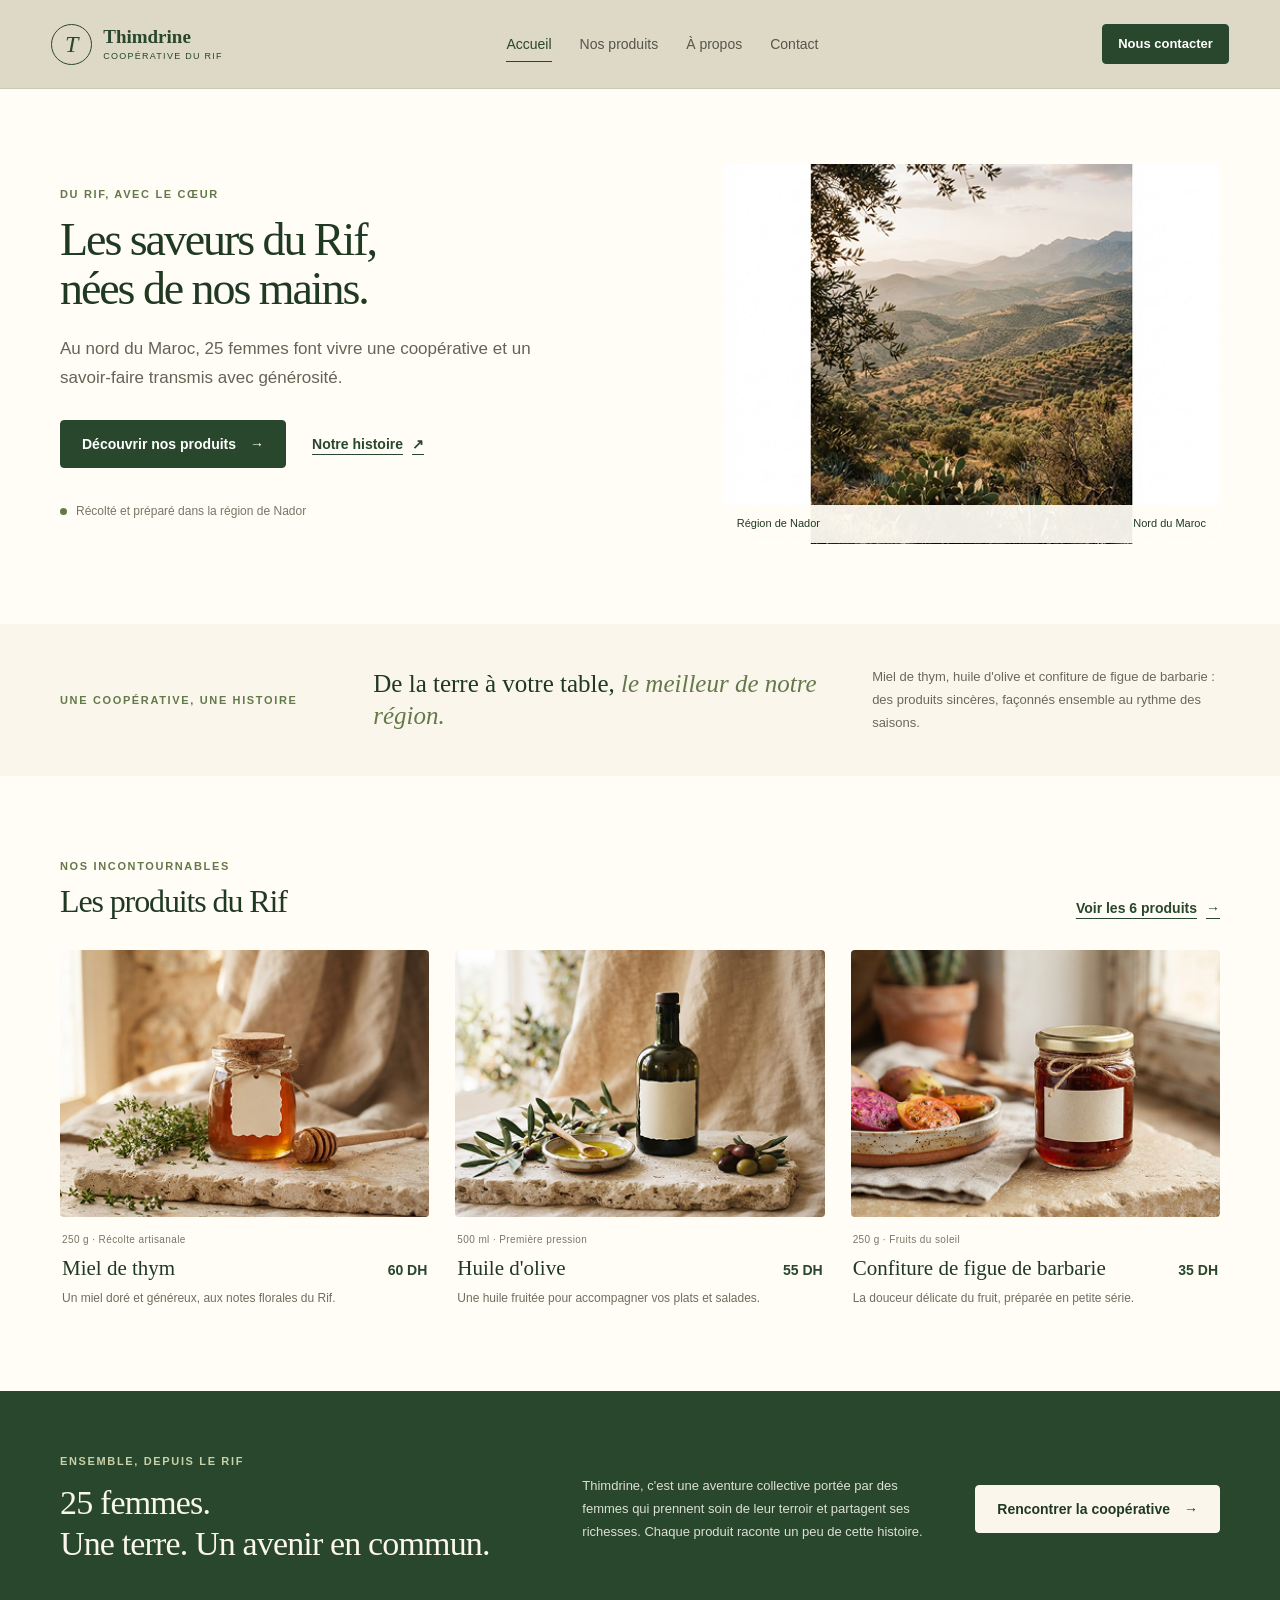
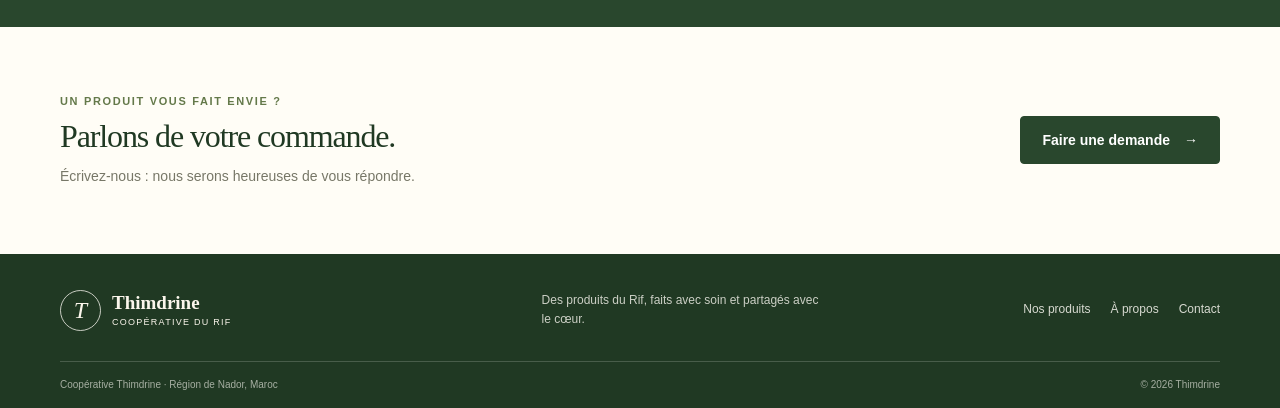
==== commit 227ee42f: "removing anchor" ====
--- a/docs/index.html
+++ b/docs/index.html
@@ -13,7 +13,7 @@
   <body>
     <header class="site-header">
       <div class="header-inner">
-        <a class="brand" href="index.html" aria-label="Thimdrine, accueil">
+        <a class="brand" href="index.html">
           <span class="brand-mark" aria-hidden="true">T</span>
           <span class="brand-name"
             >Thimdrine<small>Coopérative du Rif</small></span
--- a/css/style.css
+++ b/css/style.css
@@ -4,14 +4,12 @@
   --color-forest: #29472d;
   --color-forest-dark: #203923;
   --color-leaf: #64794a;
-  --color-cream: #f8f5e9;
+  --color-cream: #fbf6ec;
   --color-paper: #fffdf6;
-  --color-sand: #eee8d6;
   --color-muted: #777767;
   --color-line: #ded8c7;
   --font-body: "Avenir Next", Avenir, "Segoe UI", sans-serif;
   --font-heading: Georgia, "Times New Roman", serif;
-  --content-width: 1160px;
 }
 
 * {
@@ -44,19 +42,21 @@
   outline-offset: 3px;
 }
 .container {
-  width: min(var(--content-width), calc(100% - 64px));
-  margin-inline: auto;
+  width: 92%;
+  max-width: 1160px;
+  margin: 0 auto;
 }
 .site-header {
   position: relative;
   z-index: 1;
-  background: var(--color-paper);
+  background: var(--color-line);
   border-bottom: 1px solid rgba(41, 71, 45, 0.1);
 }
 .header-inner {
-  width: min(1280px, calc(100% - 64px));
+  width: 92%;
+  max-width: 1280px;
   min-height: 88px;
-  margin-inline: auto;
+  margin: 0 auto;
   display: flex;
   align-items: center;
   justify-content: space-between;
@@ -76,7 +76,7 @@
   display: grid;
   place-items: center;
   border: 1px solid var(--color-forest);
-  border-radius: 50%;
+  border-radius: 100%;
   font-family: var(--font-heading);
   font-size: 24px;
   font-style: italic;
@@ -100,7 +100,7 @@
 .footer-nav {
   display: flex;
   align-items: center;
-  gap: clamp(18px, 3vw, 42px);
+  gap: 28px;
 }
 .site-nav a {
   position: relative;
@@ -162,9 +162,9 @@
 .hero {
   min-height: 535px;
   display: grid;
-  grid-template-columns: 1fr 0.91fr;
-  align-items: center;
-  gap: clamp(42px, 8vw, 106px);
+  grid-template-columns: 1.1fr 0.9fr;
+  align-items: center;
+  gap: 55px;
   padding-block: 66px 72px;
 }
 .hero-copy {
@@ -195,9 +195,12 @@
 }
 h1 {
   margin-bottom: 20px;
-  font-size: clamp(42px, 5.2vw, 66px);
+  font-size: 50px;
   letter-spacing: -0.045em;
   line-height: 1.06;
+}
+.hero h1 {
+  font-size: 46px;
 }
 .lead {
   max-width: 490px;
@@ -252,9 +255,9 @@
 }
 .hero-image figcaption {
   position: absolute;
-  right: 16px;
-  bottom: 16px;
-  left: 16px;
+  right: 1px;
+  bottom: 1px;
+  left: 1px;
   display: flex;
   justify-content: space-between;
   gap: 12px;
@@ -281,7 +284,7 @@
   margin: 0;
   color: var(--color-forest-dark);
   font-family: var(--font-heading);
-  font-size: clamp(22px, 2.5vw, 30px);
+  font-size: 25px;
   line-height: 1.3;
 }
 .intro-statement em {
@@ -309,19 +312,18 @@
 .section-heading h2,
 .contact-banner h2 {
   margin-bottom: 0;
-  font-size: clamp(30px, 3vw, 39px);
+  font-size: 32px;
   letter-spacing: -0.035em;
   line-height: 1.15;
 }
 .featured-grid,
 .products-grid {
-  display: flex;
-  flex-wrap: wrap;
+  display: grid;
+  grid-template-columns: repeat(3, 1fr);
   gap: 26px;
 }
 .product-card {
   min-width: 0;
-  flex: 1 1 calc((100% - 52px) / 3);
 }
 .product-photo {
   display: block;
@@ -331,7 +333,7 @@
 }
 .product-photo img {
   width: 100%;
-  aspect-ratio: 1.38 / 1;
+  height: 267px;
   object-fit: cover;
   transition: transform 250ms ease;
 }
@@ -389,7 +391,7 @@
 .story-band h2 {
   margin: 0;
   color: var(--color-cream);
-  font-size: clamp(28px, 3.4vw, 42px);
+  font-size: 34px;
   letter-spacing: -0.025em;
   line-height: 1.2;
 }
@@ -471,7 +473,6 @@
 }
 .page-heading h1 {
   margin-bottom: 14px;
-  font-size: clamp(40px, 5vw, 58px);
 }
 .page-heading .lead {
   margin: 0 auto;
@@ -483,11 +484,8 @@
 .products-grid {
   row-gap: 46px;
 }
-.products-grid .product-card {
-  flex: 1 1 calc((100% - 52px) / 3);
-}
 .products-grid .product-photo img {
-  aspect-ratio: 1.35 / 1;
+  height: 255px;
 }
 .products-grid .product-title-row h2 {
   font-size: 19px;
@@ -501,13 +499,10 @@
 }
 .about-hero {
   display: grid;
-  grid-template-columns: 1fr 0.9fr;
-  align-items: center;
-  gap: clamp(45px, 9vw, 120px);
+  grid-template-columns: 1fr 1fr;
+  align-items: center;
+  gap: 70px;
   padding-block: 76px;
-}
-.about-copy h1 {
-  font-size: clamp(42px, 5vw, 61px);
 }
 .about-copy .lead {
   margin-bottom: 25px;
@@ -588,13 +583,13 @@
 }
 .contact-layout {
   display: grid;
-  grid-template-columns: minmax(0, 1.4fr) minmax(260px, 0.7fr);
+  grid-template-columns: 2fr 1fr;
   align-items: start;
-  gap: clamp(40px, 8vw, 96px);
+  gap: 70px;
   padding-bottom: 88px;
 }
 .order-form {
-  padding: clamp(22px, 4vw, 40px);
+  padding: 35px;
   border: 1px solid var(--color-line);
   border-radius: 4px;
   background: white;
@@ -607,7 +602,7 @@
 }
 .form-grid {
   display: grid;
-  grid-template-columns: repeat(2, minmax(0, 1fr));
+  grid-template-columns: repeat(2, 1fr);
   gap: 19px 18px;
 }
 .form-field {
@@ -712,18 +707,6 @@
   color: var(--color-muted);
   font-size: 10px;
 }
-#anchor {
-  anchor-name: --anchor;
-}
-#label {
-  position: absolute;
-  top: anchor(bottom);
-  right: 50%;
-  width: max-content;
-  display: flex;
-  flex-direction: column;
-}
-
 @media (max-width: 900px) {
   .header-inner {
     gap: 20px;
@@ -732,7 +715,7 @@
     display: none;
   }
   .site-nav {
-    gap: clamp(14px, 3vw, 28px);
+    gap: 20px;
   }
   .hero {
     min-height: 0;
@@ -742,7 +725,7 @@
     height: 330px;
   }
   .intro-inner {
-    grid-template-columns: 0.7fr 1.3fr;
+    grid-template-columns: 1fr 2fr;
     gap: 20px 30px;
   }
   .intro-copy {
@@ -765,7 +748,7 @@
     gap: 45px;
   }
   .contact-layout {
-    grid-template-columns: minmax(0, 1.2fr) minmax(220px, 0.8fr);
+    grid-template-columns: 3fr 2fr;
     gap: 38px;
   }
 }
@@ -776,7 +759,7 @@
   }
   .container,
   .header-inner {
-    width: min(100% - 40px, var(--content-width));
+    width: 90%;
   }
   .header-inner {
     min-height: 0;
@@ -801,14 +784,11 @@
     gap: 30px;
     padding-block: 52px 44px;
   }
-  h1 {
-    font-size: clamp(41px, 12vw, 55px);
-  }
   .hero .lead {
     font-size: 15px;
   }
   .hero-image img {
-    height: min(96vw, 390px);
+    height: 350px;
   }
   .intro-band {
     padding-block: 32px;
@@ -832,14 +812,11 @@
   }
   .featured-grid,
   .products-grid {
+    grid-template-columns: repeat(2, 1fr);
     gap: 26px;
   }
-  .featured-grid .product-card,
-  .products-grid .product-card {
-    flex-basis: calc((100% - 26px) / 2);
-  }
   .featured-grid .product-card:last-child {
-    flex-basis: 100%;
+    grid-column: 1 / -1;
   }
   .product-title-row {
     align-items: flex-start;
@@ -856,7 +833,7 @@
   }
   .product-photo img,
   .products-grid .product-photo img {
-    aspect-ratio: 1 / 0.92;
+    height: 160px;
   }
   .story-band {
     padding-block: 42px;
@@ -909,7 +886,7 @@
     font-size: 44px;
   }
   .about-photo img {
-    height: min(95vw, 390px);
+    height: 350px;
   }
   .stats-grid strong {
     font-size: 32px;
@@ -942,16 +919,12 @@
   .form-field-wide {
     grid-column: auto;
   }
-  #label {
-    right: 0;
-    height: auto;
-  }
 }
 
 @media (max-width: 380px) {
   .container,
   .header-inner {
-    width: calc(100% - 32px);
+    width: 90%;
   }
   .brand-name {
     font-size: 17px;
@@ -962,12 +935,12 @@
   .site-nav a {
     font-size: 11px;
   }
-  .featured-grid .product-card,
-  .products-grid .product-card {
-    flex-basis: 100%;
+  .featured-grid,
+  .products-grid {
+    grid-template-columns: 1fr;
   }
   .product-photo img,
   .products-grid .product-photo img {
-    aspect-ratio: 1.35 / 1;
-  }
-}
+    height: 240px;
+  }
+}
